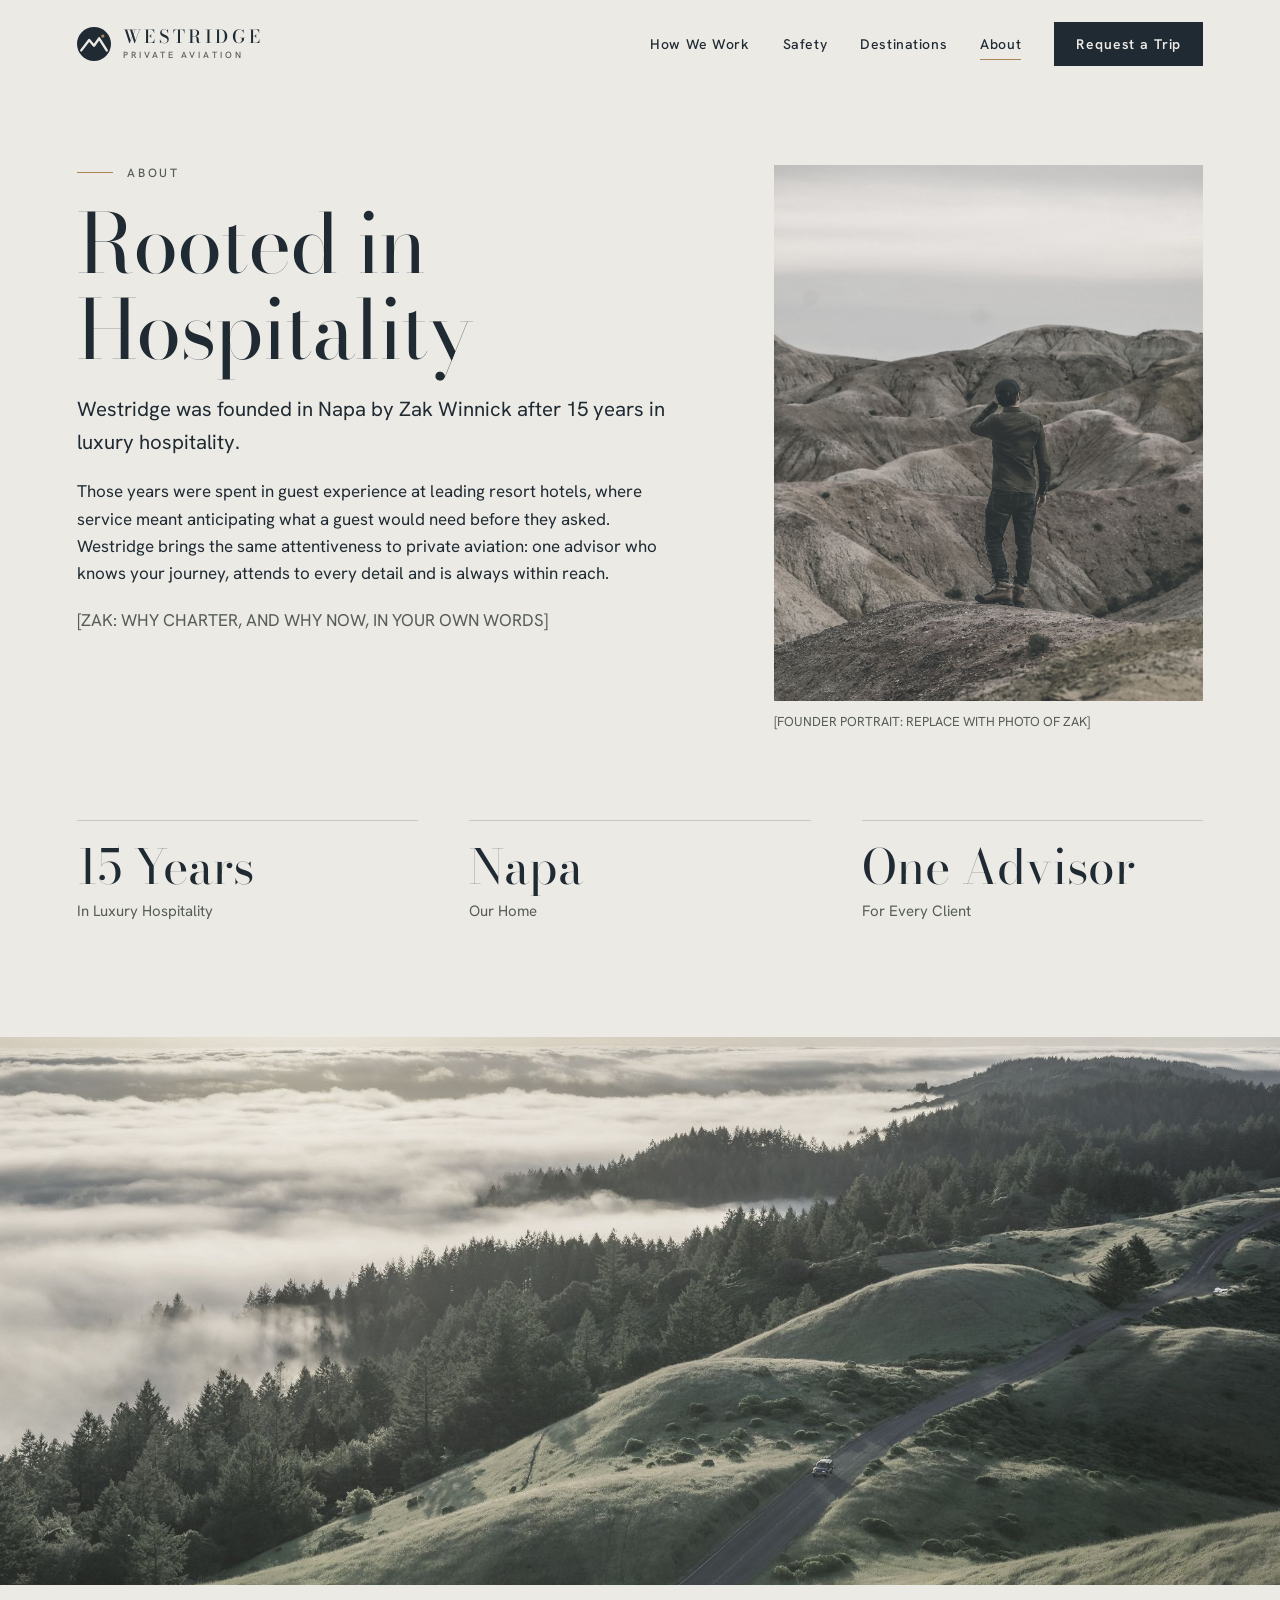
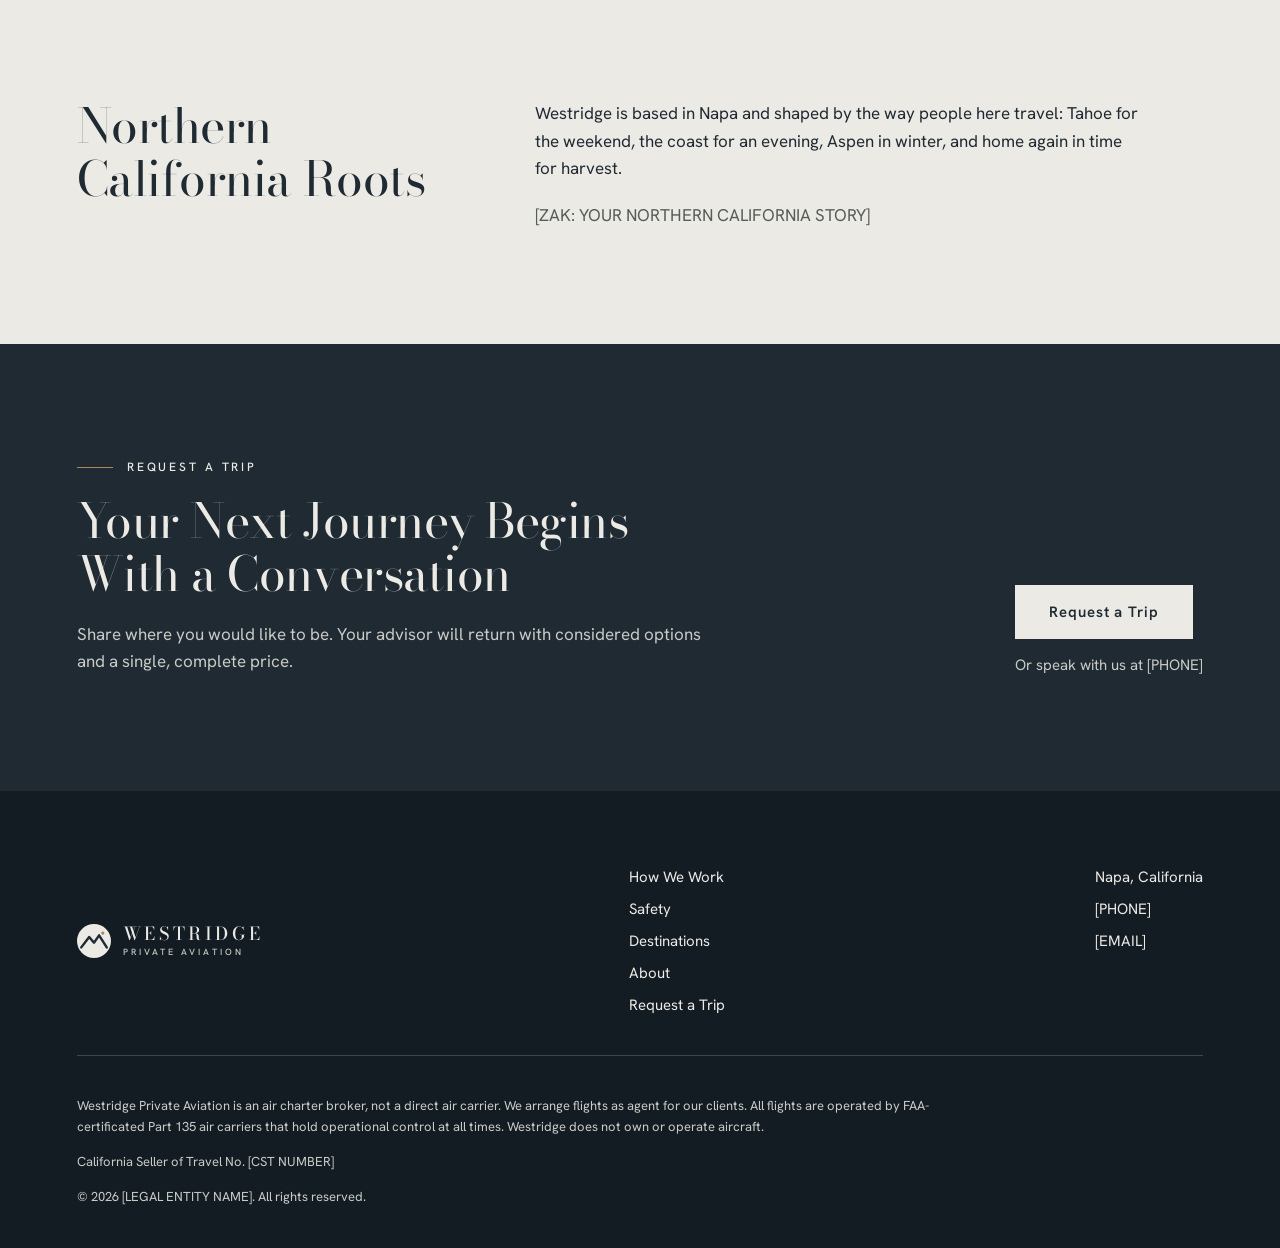
==== about.html @ ad33f86e "Luxury Refresh" ====
<!doctype html>
<html lang="en">
<head>
<meta charset="utf-8">
<meta name="viewport" content="width=device-width, initial-scale=1">
<title>About | Westridge Private Aviation</title>
<meta name="description" content="Founded in Napa after 15 years in luxury hospitality.">
<link rel="icon" href="assets/favicon.svg" type="image/svg+xml">
<link rel="preconnect" href="https://fonts.googleapis.com">
<link rel="preconnect" href="https://fonts.gstatic.com" crossorigin>
<link rel="stylesheet" href="https://fonts.googleapis.com/css2?family=Bodoni+Moda:ital,opsz,wght@0,6..96,400..700;1,6..96,400..700&amp;family=Hanken+Grotesk:wght@400;500;600&amp;display=swap">
<link rel="stylesheet" href="assets/site.css">
</head>
<body>
<div style="container-type: inline-size; container-name: page; background: #ECEAE5; color: #1F2A33; font-family: 'Hanken Grotesk', 'Helvetica Neue', Arial, sans-serif; position: relative"><header style="position: relative; background: #ECEAE5; font-family: 'Hanken Grotesk', 'Helvetica Neue', Arial, sans-serif">
<div style="display: flex; align-items: center; justify-content: space-between; gap: 24px; padding: 22px clamp(24px, 6cqw, 96px)">
<a href="index.html" aria-label="Westridge Private Aviation, Home" style="text-decoration: none"><div style="display: flex; align-items: center; gap: 12px"><svg viewBox="0 0 24 24" width="34" height="34" role="img" aria-label="Westridge mark" style="display: block; flex: none"><circle cx="12" cy="12" r="12" fill="#1F2A33"></circle><path d="M3 16.5 L8.6 9.2 L12 13.2 L15.6 8 L21 16.5" fill="none" stroke="#ECEAE5" stroke-width="1.7" stroke-linejoin="round" stroke-linecap="round"></path><circle cx="18.2" cy="6.4" r="1.15" fill="#A9875A"></circle></svg><div style="display: flex; flex-direction: column; align-items: flex-start; gap: 5px"><div style="font-family: 'Bodoni Moda', Didot, 'Times New Roman', serif; font-weight: 500; font-size: 18px; line-height: 1; letter-spacing: 0.2em; margin-right: -0.2em; color: #1F2A33">WESTRIDGE</div><div style="font-family: 'Hanken Grotesk', 'Helvetica Neue', Arial, sans-serif; font-weight: 500; font-size: 9px; line-height: 1; letter-spacing: 0.34em; margin-right: -0.34em; text-transform: uppercase; color: #565C58">Private Aviation</div></div></div></a>
<nav class="w-nav" aria-label="Primary" style="align-items: center; gap: clamp(20px, 2.6cqw, 40px)"><a href="how-we-work.html" style="font-size: 14px; font-weight: 500; letter-spacing: 0.04em; color: #1F2A33; text-decoration: none; padding: 6px 0; border-bottom: 1px solid transparent">How We Work</a><a href="safety.html" style="font-size: 14px; font-weight: 500; letter-spacing: 0.04em; color: #1F2A33; text-decoration: none; padding: 6px 0; border-bottom: 1px solid transparent">Safety</a><a href="destinations.html" style="font-size: 14px; font-weight: 500; letter-spacing: 0.04em; color: #1F2A33; text-decoration: none; padding: 6px 0; border-bottom: 1px solid transparent">Destinations</a><a href="about.html" style="font-size: 14px; font-weight: 500; letter-spacing: 0.04em; color: #1F2A33; text-decoration: none; padding: 6px 0; border-bottom: 1px solid #A9875A">About</a><a href="request-a-trip.html" style="display: inline-flex; align-items: center; min-height: 44px; padding: 0 22px; background: #1F2A33; color: #ECEAE5; font-size: 14px; font-weight: 600; letter-spacing: 0.06em; text-decoration: none">Request a Trip</a></nav>
<button class="w-menu" type="button" aria-label="Menu" aria-expanded="false" aria-controls="menu" onclick="var m=document.getElementById('menu');m.hidden=!m.hidden;this.setAttribute('aria-expanded',String(!m.hidden))" style="width: 44px; height: 44px; padding: 0; border: 0; background: transparent; align-items: center; justify-content: center; cursor: pointer"><svg viewBox="0 0 24 24" width="24" height="24" aria-hidden="true"><path d="M3 8h18M3 16h18" stroke="#1F2A33" stroke-width="1.5" fill="none"></path></svg></button>
</div>
<div id="menu" hidden>
<nav class="w-panel" aria-label="Menu" style="flex-direction: column; background: #1F2A33; padding: 8px clamp(24px, 6cqw, 96px) 28px"><a href="how-we-work.html" style="font-family: 'Bodoni Moda', Didot, 'Times New Roman', serif; font-size: 26px; color: #ECEAE5; text-decoration: none; padding: 12px 0; border-top: 1px solid rgba(236,234,229,0.2)">How We Work</a><a href="safety.html" style="font-family: 'Bodoni Moda', Didot, 'Times New Roman', serif; font-size: 26px; color: #ECEAE5; text-decoration: none; padding: 12px 0; border-top: 1px solid rgba(236,234,229,0.2)">Safety</a><a href="destinations.html" style="font-family: 'Bodoni Moda', Didot, 'Times New Roman', serif; font-size: 26px; color: #ECEAE5; text-decoration: none; padding: 12px 0; border-top: 1px solid rgba(236,234,229,0.2)">Destinations</a><a href="about.html" style="font-family: 'Bodoni Moda', Didot, 'Times New Roman', serif; font-size: 26px; color: #ECEAE5; text-decoration: none; padding: 12px 0; border-top: 1px solid rgba(236,234,229,0.2)">About</a><div style="padding-top: 20px; border-top: 1px solid rgba(236,234,229,0.2)"><a href="request-a-trip.html" style="display: inline-flex; align-items: center; justify-content: center; box-sizing: border-box; min-height: 54px; padding: 0 34px; background: #ECEAE5; color: #1F2A33; font-family: 'Hanken Grotesk', 'Helvetica Neue', Arial, sans-serif; font-size: 15px; font-weight: 600; letter-spacing: 0.06em; text-decoration: none; width: 100%">Request a Trip</a></div></nav>
</div>
</header>
<section style="background: #ECEAE5; padding: clamp(40px, 6cqw, 88px) clamp(24px, 6cqw, 96px) clamp(48px, 7cqw, 96px)"><div style="max-width: 1200px; margin: 0 auto; display: flex; flex-direction: column; gap: clamp(36px, 5cqw, 64px)"><div style="display: flex; flex-wrap: wrap; gap: clamp(28px, 5cqw, 80px); align-items: flex-start"><div style="flex: 3 1 440px; min-width: 0; display: flex; flex-direction: column; gap: 20px"><div style="display: flex; align-items: center; gap: 14px"><div style="width: 36px; height: 1px; background: #A9875A; flex: none"></div><div style="font-size: 12px; font-weight: 500; letter-spacing: 0.24em; text-transform: uppercase; color: #565C58">About</div></div><h1 style="margin: 0; font-family: 'Bodoni Moda', Didot, 'Times New Roman', serif; font-weight: 400; font-size: clamp(40px, 6.4cqw, 84px); line-height: 1.05; letter-spacing: -0.012em; color: #1F2A33; text-wrap: balance">Rooted in Hospitality</h1><p style="margin: 0; max-width: 640px; font-size: clamp(18px, 1.6cqw, 21px); line-height: 1.6; color: #1F2A33; text-wrap: pretty">Westridge was founded in Napa by Zak Winnick after 15 years in luxury hospitality.</p><p style="margin: 0; max-width: 600px; font-size: 17px; line-height: 1.6; color: #1F2A33; text-wrap: pretty">Those years were spent in guest experience at leading resort hotels, where service meant anticipating what a guest would need before they asked. Westridge brings the same attentiveness to private aviation: one advisor who knows your journey, attends to every detail and is always within reach.</p><p style="margin: 0; max-width: 600px; font-size: 17px; line-height: 1.6; color: #565C58; text-wrap: pretty">[ZAK: WHY CHARTER, AND WHY NOW, IN YOUR OWN WORDS]</p></div><div style="flex: 2 1 300px; min-width: 0; display: flex; flex-direction: column; gap: 20px"><figure style="margin: 0; display: flex; flex-direction: column; gap: 12px"><img loading="lazy" decoding="async" src="assets/img/a-portrait.jpg" alt="Placeholder image: a man seen from behind, looking over open hills" style="display: block; width: 100%; aspect-ratio: 4 / 5;  object-fit: cover; object-position: 50% 40%"><figcaption style="font-size: 13px; color: #565C58">[FOUNDER PORTRAIT: REPLACE WITH PHOTO OF ZAK]</figcaption></figure></div></div></div></section>
<section style="background: #ECEAE5; padding: 0px clamp(24px, 6cqw, 96px) clamp(64px, 9cqw, 128px)"><div style="max-width: 1200px; margin: 0 auto; display: flex; flex-direction: column; gap: clamp(36px, 5cqw, 64px)"><div style="display: grid; grid-template-columns: repeat(auto-fit, minmax(min(240px, 100%), 1fr)); gap: clamp(32px, 4cqw, 56px)"><div style="display: flex; flex-direction: column; gap: 8px; padding-top: 20px; border-top: 1px solid rgba(31,42,51,0.18)"><div style="font-family: 'Bodoni Moda', Didot, 'Times New Roman', serif; font-size: clamp(34px, 4cqw, 48px); line-height: 1.1; color: #1F2A33">15 Years</div><div style="font-size: 15px; color: #565C58">In Luxury Hospitality</div></div><div style="display: flex; flex-direction: column; gap: 8px; padding-top: 20px; border-top: 1px solid rgba(31,42,51,0.18)"><div style="font-family: 'Bodoni Moda', Didot, 'Times New Roman', serif; font-size: clamp(34px, 4cqw, 48px); line-height: 1.1; color: #1F2A33">Napa</div><div style="font-size: 15px; color: #565C58">Our Home</div></div><div style="display: flex; flex-direction: column; gap: 8px; padding-top: 20px; border-top: 1px solid rgba(31,42,51,0.18)"><div style="font-family: 'Bodoni Moda', Didot, 'Times New Roman', serif; font-size: clamp(34px, 4cqw, 48px); line-height: 1.1; color: #1F2A33">One Advisor</div><div style="font-size: 15px; color: #565C58">For Every Client</div></div></div></div></section>
<img loading="lazy" decoding="async" src="assets/img/a-hills.jpg" alt="A road over green hills above the fog in Northern California" style="display: block; width: 100%; aspect-ratio: 21 / 9; min-height: 260px; object-fit: cover; object-position: 50% 55%">
<section style="background: #ECEAE5; padding: clamp(64px, 9cqw, 128px) clamp(24px, 6cqw, 96px) clamp(64px, 9cqw, 128px)"><div style="max-width: 1200px; margin: 0 auto; display: flex; flex-direction: column; gap: clamp(36px, 5cqw, 64px)"><div style="display: flex; flex-wrap: wrap; gap: clamp(28px, 5cqw, 80px); align-items: flex-start"><div style="flex: 1 1 300px; min-width: 0; display: flex; flex-direction: column; gap: 20px"><h2 style="margin: 0; font-family: 'Bodoni Moda', Didot, 'Times New Roman', serif; font-weight: 400; font-size: clamp(30px, 4cqw, 48px); line-height: 1.1; letter-spacing: -0.01em; color: #1F2A33; text-wrap: balance">Northern California Roots</h2></div><div style="flex: 2 1 480px; min-width: 0; display: flex; flex-direction: column; gap: 20px"><p style="margin: 0; max-width: 620px; font-size: 17px; line-height: 1.6; color: #1F2A33; text-wrap: pretty">Westridge is based in Napa and shaped by the way people here travel: Tahoe for the weekend, the coast for an evening, Aspen in winter, and home again in time for harvest.</p><p style="margin: 0; max-width: 620px; font-size: 17px; line-height: 1.6; color: #565C58; text-wrap: pretty">[ZAK: YOUR NORTHERN CALIFORNIA STORY]</p></div></div></div></section>
<section style="background: #1F2A33; padding: clamp(64px, 9cqw, 120px) clamp(24px, 6cqw, 96px)">
<div style="max-width: 1200px; margin: 0 auto; display: flex; flex-wrap: wrap; align-items: flex-end; justify-content: space-between; gap: 36px">
<div style="display: flex; flex-direction: column; gap: 20px; flex: 1 1 420px; min-width: 0"><div style="display: flex; align-items: center; gap: 14px"><div style="width: 36px; height: 1px; background: #A9875A; flex: none"></div><div style="font-size: 12px; font-weight: 500; letter-spacing: 0.24em; text-transform: uppercase; color: #ECEAE5">Request a Trip</div></div><h2 style="margin: 0; font-family: 'Bodoni Moda', Didot, 'Times New Roman', serif; font-weight: 400; font-size: clamp(30px, 4cqw, 48px); line-height: 1.1; letter-spacing: -0.01em; color: #ECEAE5; text-wrap: balance">Your Next Journey Begins With a Conversation</h2><p style="margin: 0; max-width: 640px; font-size: 17px; line-height: 1.6; color: #C9CBC7; text-wrap: pretty">Share where you would like to be. Your advisor will return with considered options and a single, complete price.</p></div>
<div style="display: flex; flex-direction: column; gap: 16px; align-items: flex-start"><a href="request-a-trip.html" style="display: inline-flex; align-items: center; justify-content: center; box-sizing: border-box; min-height: 54px; padding: 0 34px; background: #ECEAE5; color: #1F2A33; font-family: 'Hanken Grotesk', 'Helvetica Neue', Arial, sans-serif; font-size: 15px; font-weight: 600; letter-spacing: 0.06em; text-decoration: none; ">Request a Trip</a><div style="font-size: 15px; color: #C9CBC7">Or speak with us at [PHONE]</div></div>
</div>
</section><footer style="background: #141C23; padding: clamp(48px, 6cqw, 80px) clamp(24px, 6cqw, 96px) 40px; font-family: 'Hanken Grotesk', 'Helvetica Neue', Arial, sans-serif">
<div style="max-width: 1200px; margin: 0 auto; display: flex; flex-direction: column; gap: 40px">
<div style="display: flex; flex-wrap: wrap; justify-content: space-between; gap: 40px">
<div style="display: flex; align-items: center; gap: 12px"><svg viewBox="0 0 24 24" width="34" height="34" role="img" aria-label="Westridge mark" style="display: block; flex: none"><circle cx="12" cy="12" r="12" fill="#ECEAE5"></circle><path d="M3 16.5 L8.6 9.2 L12 13.2 L15.6 8 L21 16.5" fill="none" stroke="#1F2A33" stroke-width="1.7" stroke-linejoin="round" stroke-linecap="round"></path><circle cx="18.2" cy="6.4" r="1.15" fill="#A9875A"></circle></svg><div style="display: flex; flex-direction: column; align-items: flex-start; gap: 5px"><div style="font-family: 'Bodoni Moda', Didot, 'Times New Roman', serif; font-weight: 500; font-size: 18px; line-height: 1; letter-spacing: 0.2em; margin-right: -0.2em; color: #ECEAE5">WESTRIDGE</div><div style="font-family: 'Hanken Grotesk', 'Helvetica Neue', Arial, sans-serif; font-weight: 500; font-size: 9px; line-height: 1; letter-spacing: 0.34em; margin-right: -0.34em; text-transform: uppercase; color: #C9CBC7">Private Aviation</div></div></div>
<nav aria-label="Footer" style="display: flex; flex-direction: column; gap: 12px"><a href="how-we-work.html" style="font-size: 15px; color: #ECEAE5; text-decoration: none">How We Work</a><a href="safety.html" style="font-size: 15px; color: #ECEAE5; text-decoration: none">Safety</a><a href="destinations.html" style="font-size: 15px; color: #ECEAE5; text-decoration: none">Destinations</a><a href="about.html" style="font-size: 15px; color: #ECEAE5; text-decoration: none">About</a><a href="request-a-trip.html" style="font-size: 15px; color: #ECEAE5; text-decoration: none">Request a Trip</a></nav>
<div style="display: flex; flex-direction: column; gap: 12px; font-size: 15px; color: #ECEAE5"><div>Napa, California</div><div>[PHONE]</div><div>[EMAIL]</div></div>
</div>
<div style="height: 1px; background: rgba(236,234,229,0.2)"></div>
<div style="display: flex; flex-direction: column; gap: 14px; font-size: 13px; line-height: 1.6; color: #C9CBC7; max-width: 860px">
<p style="margin: 0">Westridge Private Aviation is an air charter broker, not a direct air carrier. We arrange flights as agent for our clients. All flights are operated by FAA-certificated Part 135 air carriers that hold operational control at all times. Westridge does not own or operate aircraft.</p>
<p style="margin: 0">California Seller of Travel No. [CST NUMBER]</p>
<p style="margin: 0">© 2026 [LEGAL ENTITY NAME]. All rights reserved.</p>
</div>
</div>
</footer></div>
</body>
</html>
---- assets/site.css ----
body{margin:0}
a{color:inherit}
a:hover{opacity:.8}
a:focus-visible,button:focus-visible,input:focus-visible,select:focus-visible,textarea:focus-visible{outline:2px solid #A9875A;outline-offset:3px}
.w-nav{display:flex}.w-menu{display:none}.w-panel{display:none}
@container page (max-width: 900px){.w-nav{display:none}.w-menu{display:flex}.w-panel{display:flex}}
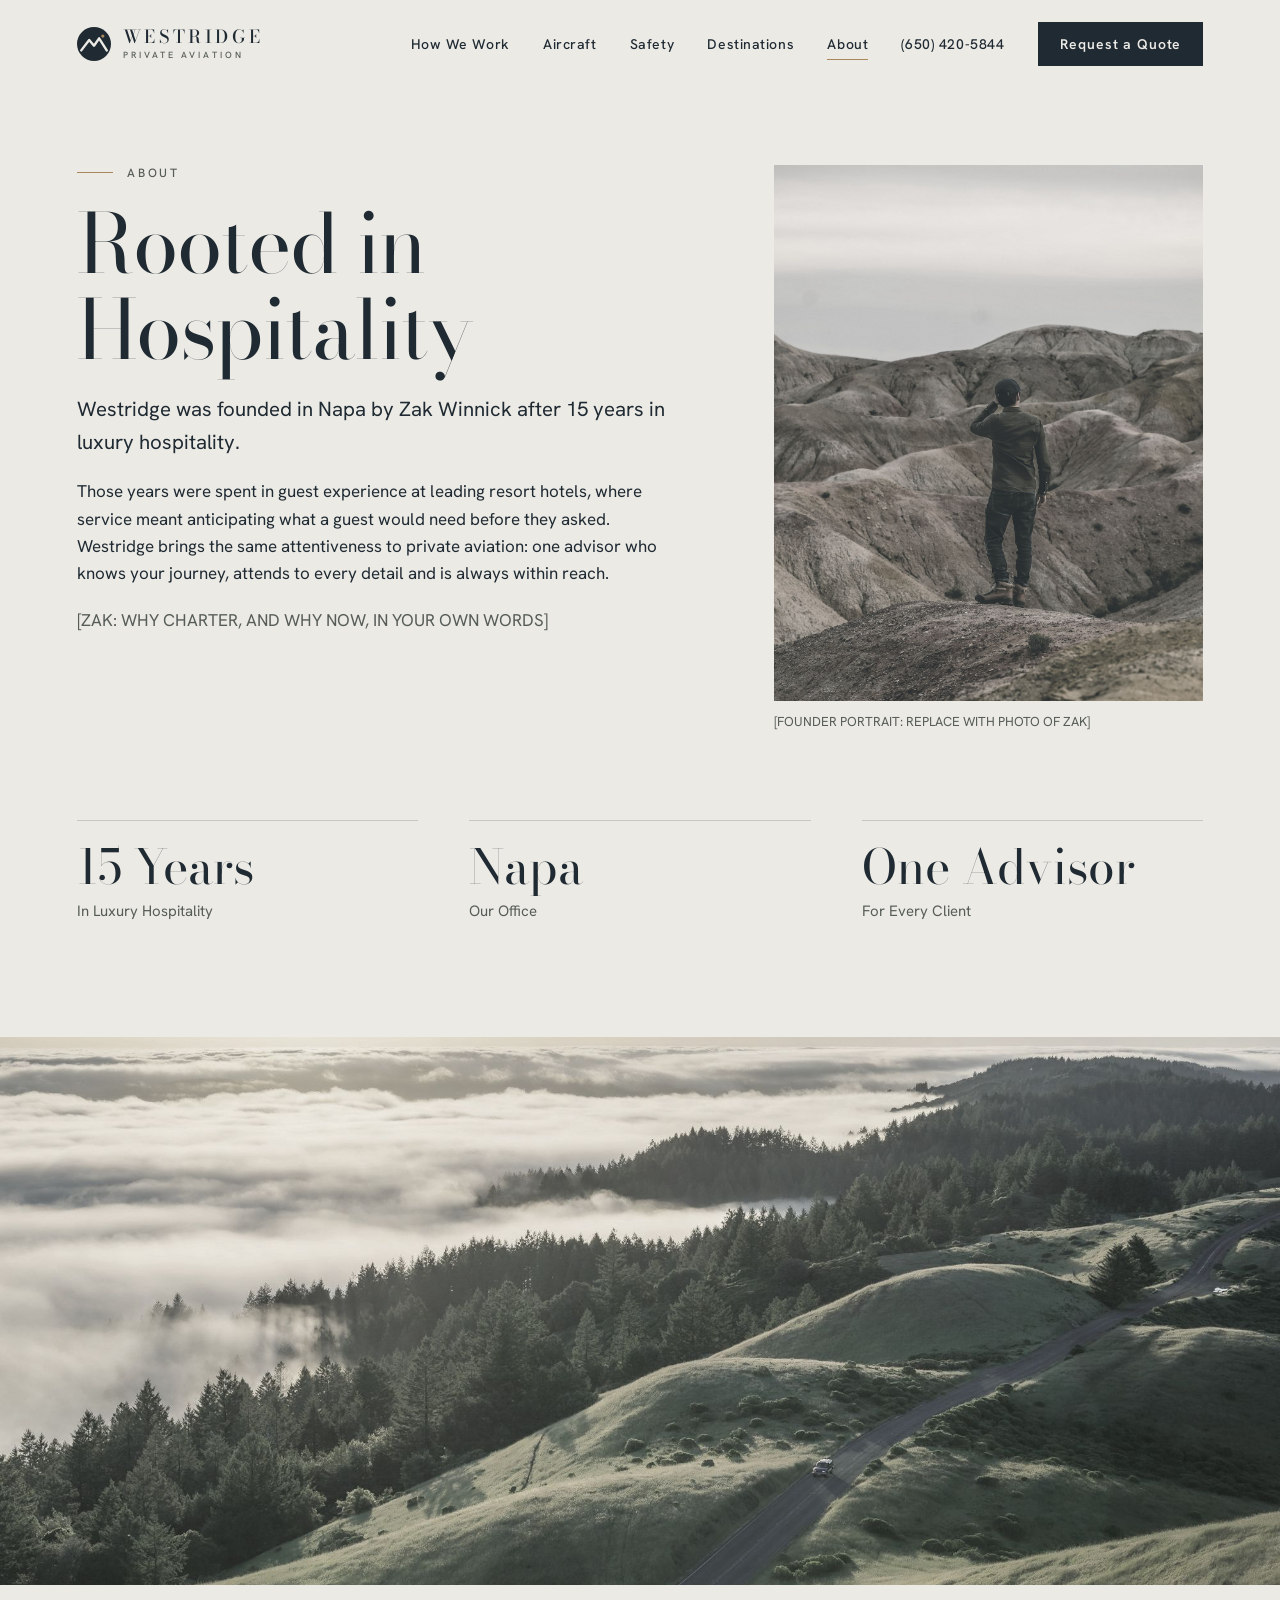
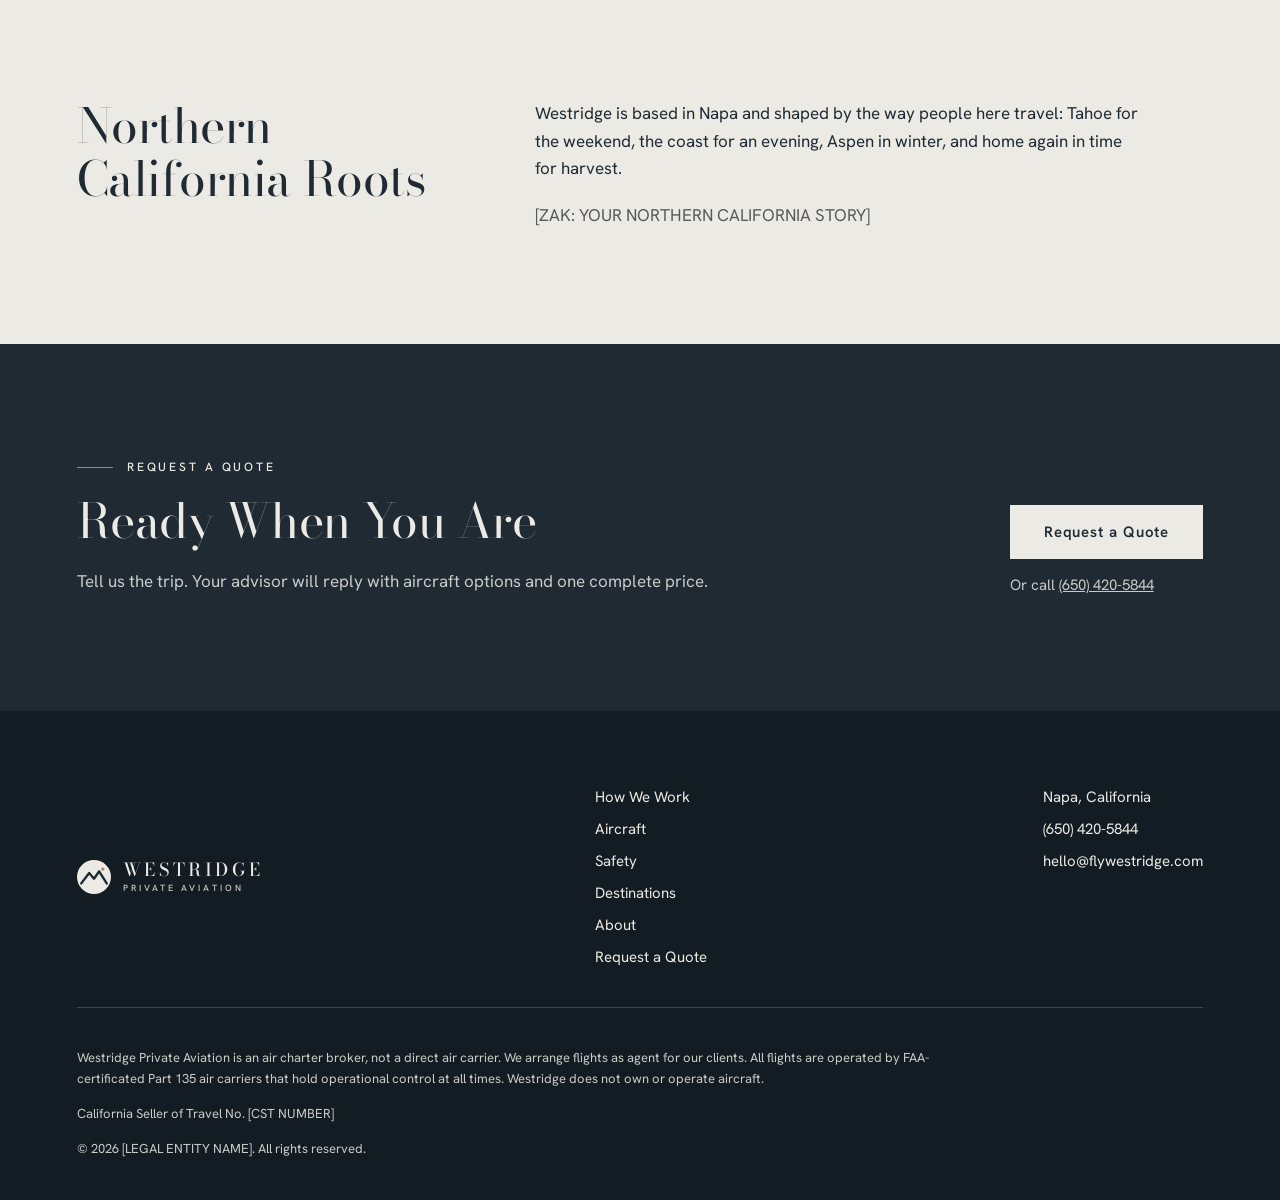
==== commit d8514d82: "Amalfi Magellan Updates" ====
--- a/about.html
+++ b/about.html
@@ -10,33 +10,34 @@
 <link rel="preconnect" href="https://fonts.gstatic.com" crossorigin>
 <link rel="stylesheet" href="https://fonts.googleapis.com/css2?family=Bodoni+Moda:ital,opsz,wght@0,6..96,400..700;1,6..96,400..700&amp;family=Hanken+Grotesk:wght@400;500;600&amp;display=swap">
 <link rel="stylesheet" href="assets/site.css">
+<script src="assets/site.js" defer></script>
 </head>
 <body>
 <div style="container-type: inline-size; container-name: page; background: #ECEAE5; color: #1F2A33; font-family: 'Hanken Grotesk', 'Helvetica Neue', Arial, sans-serif; position: relative"><header style="position: relative; background: #ECEAE5; font-family: 'Hanken Grotesk', 'Helvetica Neue', Arial, sans-serif">
 <div style="display: flex; align-items: center; justify-content: space-between; gap: 24px; padding: 22px clamp(24px, 6cqw, 96px)">
 <a href="index.html" aria-label="Westridge Private Aviation, Home" style="text-decoration: none"><div style="display: flex; align-items: center; gap: 12px"><svg viewBox="0 0 24 24" width="34" height="34" role="img" aria-label="Westridge mark" style="display: block; flex: none"><circle cx="12" cy="12" r="12" fill="#1F2A33"></circle><path d="M3 16.5 L8.6 9.2 L12 13.2 L15.6 8 L21 16.5" fill="none" stroke="#ECEAE5" stroke-width="1.7" stroke-linejoin="round" stroke-linecap="round"></path><circle cx="18.2" cy="6.4" r="1.15" fill="#A9875A"></circle></svg><div style="display: flex; flex-direction: column; align-items: flex-start; gap: 5px"><div style="font-family: 'Bodoni Moda', Didot, 'Times New Roman', serif; font-weight: 500; font-size: 18px; line-height: 1; letter-spacing: 0.2em; margin-right: -0.2em; color: #1F2A33">WESTRIDGE</div><div style="font-family: 'Hanken Grotesk', 'Helvetica Neue', Arial, sans-serif; font-weight: 500; font-size: 9px; line-height: 1; letter-spacing: 0.34em; margin-right: -0.34em; text-transform: uppercase; color: #565C58">Private Aviation</div></div></div></a>
-<nav class="w-nav" aria-label="Primary" style="align-items: center; gap: clamp(20px, 2.6cqw, 40px)"><a href="how-we-work.html" style="font-size: 14px; font-weight: 500; letter-spacing: 0.04em; color: #1F2A33; text-decoration: none; padding: 6px 0; border-bottom: 1px solid transparent">How We Work</a><a href="safety.html" style="font-size: 14px; font-weight: 500; letter-spacing: 0.04em; color: #1F2A33; text-decoration: none; padding: 6px 0; border-bottom: 1px solid transparent">Safety</a><a href="destinations.html" style="font-size: 14px; font-weight: 500; letter-spacing: 0.04em; color: #1F2A33; text-decoration: none; padding: 6px 0; border-bottom: 1px solid transparent">Destinations</a><a href="about.html" style="font-size: 14px; font-weight: 500; letter-spacing: 0.04em; color: #1F2A33; text-decoration: none; padding: 6px 0; border-bottom: 1px solid #A9875A">About</a><a href="request-a-trip.html" style="display: inline-flex; align-items: center; min-height: 44px; padding: 0 22px; background: #1F2A33; color: #ECEAE5; font-size: 14px; font-weight: 600; letter-spacing: 0.06em; text-decoration: none">Request a Trip</a></nav>
+<nav class="w-nav" aria-label="Primary" style="align-items: center; gap: clamp(20px, 2.6cqw, 40px)"><a href="how-we-work.html" style="font-size: 14px; font-weight: 500; letter-spacing: 0.04em; color: #1F2A33; text-decoration: none; padding: 6px 0; border-bottom: 1px solid transparent">How We Work</a><a href="aircraft.html" style="font-size: 14px; font-weight: 500; letter-spacing: 0.04em; color: #1F2A33; text-decoration: none; padding: 6px 0; border-bottom: 1px solid transparent">Aircraft</a><a href="safety.html" style="font-size: 14px; font-weight: 500; letter-spacing: 0.04em; color: #1F2A33; text-decoration: none; padding: 6px 0; border-bottom: 1px solid transparent">Safety</a><a href="destinations.html" style="font-size: 14px; font-weight: 500; letter-spacing: 0.04em; color: #1F2A33; text-decoration: none; padding: 6px 0; border-bottom: 1px solid transparent">Destinations</a><a href="about.html" style="font-size: 14px; font-weight: 500; letter-spacing: 0.04em; color: #1F2A33; text-decoration: none; padding: 6px 0; border-bottom: 1px solid #A9875A">About</a><a href="tel:+16504205844" style="font-size: 14px; font-weight: 500; letter-spacing: 0.04em; color: #1F2A33; white-space: nowrap; text-decoration: none">(650) 420-5844</a><a href="request-a-quote.html" style="display: inline-flex; align-items: center; min-height: 44px; padding: 0 22px; background: #1F2A33; color: #ECEAE5; font-size: 14px; font-weight: 600; letter-spacing: 0.06em; text-decoration: none">Request a Quote</a></nav>
 <button class="w-menu" type="button" aria-label="Menu" aria-expanded="false" aria-controls="menu" onclick="var m=document.getElementById('menu');m.hidden=!m.hidden;this.setAttribute('aria-expanded',String(!m.hidden))" style="width: 44px; height: 44px; padding: 0; border: 0; background: transparent; align-items: center; justify-content: center; cursor: pointer"><svg viewBox="0 0 24 24" width="24" height="24" aria-hidden="true"><path d="M3 8h18M3 16h18" stroke="#1F2A33" stroke-width="1.5" fill="none"></path></svg></button>
 </div>
 <div id="menu" hidden>
-<nav class="w-panel" aria-label="Menu" style="flex-direction: column; background: #1F2A33; padding: 8px clamp(24px, 6cqw, 96px) 28px"><a href="how-we-work.html" style="font-family: 'Bodoni Moda', Didot, 'Times New Roman', serif; font-size: 26px; color: #ECEAE5; text-decoration: none; padding: 12px 0; border-top: 1px solid rgba(236,234,229,0.2)">How We Work</a><a href="safety.html" style="font-family: 'Bodoni Moda', Didot, 'Times New Roman', serif; font-size: 26px; color: #ECEAE5; text-decoration: none; padding: 12px 0; border-top: 1px solid rgba(236,234,229,0.2)">Safety</a><a href="destinations.html" style="font-family: 'Bodoni Moda', Didot, 'Times New Roman', serif; font-size: 26px; color: #ECEAE5; text-decoration: none; padding: 12px 0; border-top: 1px solid rgba(236,234,229,0.2)">Destinations</a><a href="about.html" style="font-family: 'Bodoni Moda', Didot, 'Times New Roman', serif; font-size: 26px; color: #ECEAE5; text-decoration: none; padding: 12px 0; border-top: 1px solid rgba(236,234,229,0.2)">About</a><div style="padding-top: 20px; border-top: 1px solid rgba(236,234,229,0.2)"><a href="request-a-trip.html" style="display: inline-flex; align-items: center; justify-content: center; box-sizing: border-box; min-height: 54px; padding: 0 34px; background: #ECEAE5; color: #1F2A33; font-family: 'Hanken Grotesk', 'Helvetica Neue', Arial, sans-serif; font-size: 15px; font-weight: 600; letter-spacing: 0.06em; text-decoration: none; width: 100%">Request a Trip</a></div></nav>
+<nav class="w-panel" aria-label="Menu" style="flex-direction: column; background: #1F2A33; padding: 8px clamp(24px, 6cqw, 96px) 28px"><a href="how-we-work.html" style="font-family: 'Bodoni Moda', Didot, 'Times New Roman', serif; font-size: 26px; color: #ECEAE5; text-decoration: none; padding: 12px 0; border-top: 1px solid rgba(236,234,229,0.2)">How We Work</a><a href="aircraft.html" style="font-family: 'Bodoni Moda', Didot, 'Times New Roman', serif; font-size: 26px; color: #ECEAE5; text-decoration: none; padding: 12px 0; border-top: 1px solid rgba(236,234,229,0.2)">Aircraft</a><a href="safety.html" style="font-family: 'Bodoni Moda', Didot, 'Times New Roman', serif; font-size: 26px; color: #ECEAE5; text-decoration: none; padding: 12px 0; border-top: 1px solid rgba(236,234,229,0.2)">Safety</a><a href="destinations.html" style="font-family: 'Bodoni Moda', Didot, 'Times New Roman', serif; font-size: 26px; color: #ECEAE5; text-decoration: none; padding: 12px 0; border-top: 1px solid rgba(236,234,229,0.2)">Destinations</a><a href="about.html" style="font-family: 'Bodoni Moda', Didot, 'Times New Roman', serif; font-size: 26px; color: #ECEAE5; text-decoration: none; padding: 12px 0; border-top: 1px solid rgba(236,234,229,0.2)">About</a><div style="padding-top: 20px; border-top: 1px solid rgba(236,234,229,0.2)"><a href="request-a-quote.html" style="display: inline-flex; align-items: center; justify-content: center; box-sizing: border-box; min-height: 54px; padding: 0 34px; background: #ECEAE5; color: #1F2A33; font-family: 'Hanken Grotesk', 'Helvetica Neue', Arial, sans-serif; font-size: 15px; font-weight: 600; letter-spacing: 0.06em; text-decoration: none; width: 100%">Request a Quote</a></div></nav>
 </div>
 </header>
 <section style="background: #ECEAE5; padding: clamp(40px, 6cqw, 88px) clamp(24px, 6cqw, 96px) clamp(48px, 7cqw, 96px)"><div style="max-width: 1200px; margin: 0 auto; display: flex; flex-direction: column; gap: clamp(36px, 5cqw, 64px)"><div style="display: flex; flex-wrap: wrap; gap: clamp(28px, 5cqw, 80px); align-items: flex-start"><div style="flex: 3 1 440px; min-width: 0; display: flex; flex-direction: column; gap: 20px"><div style="display: flex; align-items: center; gap: 14px"><div style="width: 36px; height: 1px; background: #A9875A; flex: none"></div><div style="font-size: 12px; font-weight: 500; letter-spacing: 0.24em; text-transform: uppercase; color: #565C58">About</div></div><h1 style="margin: 0; font-family: 'Bodoni Moda', Didot, 'Times New Roman', serif; font-weight: 400; font-size: clamp(40px, 6.4cqw, 84px); line-height: 1.05; letter-spacing: -0.012em; color: #1F2A33; text-wrap: balance">Rooted in Hospitality</h1><p style="margin: 0; max-width: 640px; font-size: clamp(18px, 1.6cqw, 21px); line-height: 1.6; color: #1F2A33; text-wrap: pretty">Westridge was founded in Napa by Zak Winnick after 15 years in luxury hospitality.</p><p style="margin: 0; max-width: 600px; font-size: 17px; line-height: 1.6; color: #1F2A33; text-wrap: pretty">Those years were spent in guest experience at leading resort hotels, where service meant anticipating what a guest would need before they asked. Westridge brings the same attentiveness to private aviation: one advisor who knows your journey, attends to every detail and is always within reach.</p><p style="margin: 0; max-width: 600px; font-size: 17px; line-height: 1.6; color: #565C58; text-wrap: pretty">[ZAK: WHY CHARTER, AND WHY NOW, IN YOUR OWN WORDS]</p></div><div style="flex: 2 1 300px; min-width: 0; display: flex; flex-direction: column; gap: 20px"><figure style="margin: 0; display: flex; flex-direction: column; gap: 12px"><img loading="lazy" decoding="async" src="assets/img/a-portrait.jpg" alt="Placeholder image: a man seen from behind, looking over open hills" style="display: block; width: 100%; aspect-ratio: 4 / 5;  object-fit: cover; object-position: 50% 40%"><figcaption style="font-size: 13px; color: #565C58">[FOUNDER PORTRAIT: REPLACE WITH PHOTO OF ZAK]</figcaption></figure></div></div></div></section>
-<section style="background: #ECEAE5; padding: 0px clamp(24px, 6cqw, 96px) clamp(64px, 9cqw, 128px)"><div style="max-width: 1200px; margin: 0 auto; display: flex; flex-direction: column; gap: clamp(36px, 5cqw, 64px)"><div style="display: grid; grid-template-columns: repeat(auto-fit, minmax(min(240px, 100%), 1fr)); gap: clamp(32px, 4cqw, 56px)"><div style="display: flex; flex-direction: column; gap: 8px; padding-top: 20px; border-top: 1px solid rgba(31,42,51,0.18)"><div style="font-family: 'Bodoni Moda', Didot, 'Times New Roman', serif; font-size: clamp(34px, 4cqw, 48px); line-height: 1.1; color: #1F2A33">15 Years</div><div style="font-size: 15px; color: #565C58">In Luxury Hospitality</div></div><div style="display: flex; flex-direction: column; gap: 8px; padding-top: 20px; border-top: 1px solid rgba(31,42,51,0.18)"><div style="font-family: 'Bodoni Moda', Didot, 'Times New Roman', serif; font-size: clamp(34px, 4cqw, 48px); line-height: 1.1; color: #1F2A33">Napa</div><div style="font-size: 15px; color: #565C58">Our Home</div></div><div style="display: flex; flex-direction: column; gap: 8px; padding-top: 20px; border-top: 1px solid rgba(31,42,51,0.18)"><div style="font-family: 'Bodoni Moda', Didot, 'Times New Roman', serif; font-size: clamp(34px, 4cqw, 48px); line-height: 1.1; color: #1F2A33">One Advisor</div><div style="font-size: 15px; color: #565C58">For Every Client</div></div></div></div></section>
+<section style="background: #ECEAE5; padding: 0px clamp(24px, 6cqw, 96px) clamp(64px, 9cqw, 128px)"><div style="max-width: 1200px; margin: 0 auto; display: flex; flex-direction: column; gap: clamp(36px, 5cqw, 64px)"><div style="display: grid; grid-template-columns: repeat(auto-fit, minmax(min(240px, 100%), 1fr)); gap: clamp(32px, 4cqw, 56px)"><div style="display: flex; flex-direction: column; gap: 8px; padding-top: 20px; border-top: 1px solid rgba(31,42,51,0.18)"><div style="font-family: 'Bodoni Moda', Didot, 'Times New Roman', serif; font-size: clamp(34px, 4cqw, 48px); line-height: 1.1; color: #1F2A33">15 Years</div><div style="font-size: 15px; color: #565C58">In Luxury Hospitality</div></div><div style="display: flex; flex-direction: column; gap: 8px; padding-top: 20px; border-top: 1px solid rgba(31,42,51,0.18)"><div style="font-family: 'Bodoni Moda', Didot, 'Times New Roman', serif; font-size: clamp(34px, 4cqw, 48px); line-height: 1.1; color: #1F2A33">Napa</div><div style="font-size: 15px; color: #565C58">Our Office</div></div><div style="display: flex; flex-direction: column; gap: 8px; padding-top: 20px; border-top: 1px solid rgba(31,42,51,0.18)"><div style="font-family: 'Bodoni Moda', Didot, 'Times New Roman', serif; font-size: clamp(34px, 4cqw, 48px); line-height: 1.1; color: #1F2A33">One Advisor</div><div style="font-size: 15px; color: #565C58">For Every Client</div></div></div></div></section>
 <img loading="lazy" decoding="async" src="assets/img/a-hills.jpg" alt="A road over green hills above the fog in Northern California" style="display: block; width: 100%; aspect-ratio: 21 / 9; min-height: 260px; object-fit: cover; object-position: 50% 55%">
 <section style="background: #ECEAE5; padding: clamp(64px, 9cqw, 128px) clamp(24px, 6cqw, 96px) clamp(64px, 9cqw, 128px)"><div style="max-width: 1200px; margin: 0 auto; display: flex; flex-direction: column; gap: clamp(36px, 5cqw, 64px)"><div style="display: flex; flex-wrap: wrap; gap: clamp(28px, 5cqw, 80px); align-items: flex-start"><div style="flex: 1 1 300px; min-width: 0; display: flex; flex-direction: column; gap: 20px"><h2 style="margin: 0; font-family: 'Bodoni Moda', Didot, 'Times New Roman', serif; font-weight: 400; font-size: clamp(30px, 4cqw, 48px); line-height: 1.1; letter-spacing: -0.01em; color: #1F2A33; text-wrap: balance">Northern California Roots</h2></div><div style="flex: 2 1 480px; min-width: 0; display: flex; flex-direction: column; gap: 20px"><p style="margin: 0; max-width: 620px; font-size: 17px; line-height: 1.6; color: #1F2A33; text-wrap: pretty">Westridge is based in Napa and shaped by the way people here travel: Tahoe for the weekend, the coast for an evening, Aspen in winter, and home again in time for harvest.</p><p style="margin: 0; max-width: 620px; font-size: 17px; line-height: 1.6; color: #565C58; text-wrap: pretty">[ZAK: YOUR NORTHERN CALIFORNIA STORY]</p></div></div></div></section>
 <section style="background: #1F2A33; padding: clamp(64px, 9cqw, 120px) clamp(24px, 6cqw, 96px)">
 <div style="max-width: 1200px; margin: 0 auto; display: flex; flex-wrap: wrap; align-items: flex-end; justify-content: space-between; gap: 36px">
-<div style="display: flex; flex-direction: column; gap: 20px; flex: 1 1 420px; min-width: 0"><div style="display: flex; align-items: center; gap: 14px"><div style="width: 36px; height: 1px; background: #A9875A; flex: none"></div><div style="font-size: 12px; font-weight: 500; letter-spacing: 0.24em; text-transform: uppercase; color: #ECEAE5">Request a Trip</div></div><h2 style="margin: 0; font-family: 'Bodoni Moda', Didot, 'Times New Roman', serif; font-weight: 400; font-size: clamp(30px, 4cqw, 48px); line-height: 1.1; letter-spacing: -0.01em; color: #ECEAE5; text-wrap: balance">Your Next Journey Begins With a Conversation</h2><p style="margin: 0; max-width: 640px; font-size: 17px; line-height: 1.6; color: #C9CBC7; text-wrap: pretty">Share where you would like to be. Your advisor will return with considered options and a single, complete price.</p></div>
-<div style="display: flex; flex-direction: column; gap: 16px; align-items: flex-start"><a href="request-a-trip.html" style="display: inline-flex; align-items: center; justify-content: center; box-sizing: border-box; min-height: 54px; padding: 0 34px; background: #ECEAE5; color: #1F2A33; font-family: 'Hanken Grotesk', 'Helvetica Neue', Arial, sans-serif; font-size: 15px; font-weight: 600; letter-spacing: 0.06em; text-decoration: none; ">Request a Trip</a><div style="font-size: 15px; color: #C9CBC7">Or speak with us at [PHONE]</div></div>
+<div style="display: flex; flex-direction: column; gap: 20px; flex: 1 1 420px; min-width: 0"><div style="display: flex; align-items: center; gap: 14px"><div style="width: 36px; height: 1px; background: #A9875A; flex: none"></div><div style="font-size: 12px; font-weight: 500; letter-spacing: 0.24em; text-transform: uppercase; color: #ECEAE5">Request a Quote</div></div><h2 style="margin: 0; font-family: 'Bodoni Moda', Didot, 'Times New Roman', serif; font-weight: 400; font-size: clamp(30px, 4cqw, 48px); line-height: 1.1; letter-spacing: -0.01em; color: #ECEAE5; text-wrap: balance">Ready When You Are</h2><p style="margin: 0; max-width: 640px; font-size: 17px; line-height: 1.6; color: #C9CBC7; text-wrap: pretty">Tell us the trip. Your advisor will reply with aircraft options and one complete price.</p></div>
+<div style="display: flex; flex-direction: column; gap: 16px; align-items: flex-start"><a href="request-a-quote.html" style="display: inline-flex; align-items: center; justify-content: center; box-sizing: border-box; min-height: 54px; padding: 0 34px; background: #ECEAE5; color: #1F2A33; font-family: 'Hanken Grotesk', 'Helvetica Neue', Arial, sans-serif; font-size: 15px; font-weight: 600; letter-spacing: 0.06em; text-decoration: none; ">Request a Quote</a><div style="font-size: 15px; color: #C9CBC7">Or call <a href="tel:+16504205844" style="color: #C9CBC7">(650) 420-5844</a></div></div>
 </div>
 </section><footer style="background: #141C23; padding: clamp(48px, 6cqw, 80px) clamp(24px, 6cqw, 96px) 40px; font-family: 'Hanken Grotesk', 'Helvetica Neue', Arial, sans-serif">
 <div style="max-width: 1200px; margin: 0 auto; display: flex; flex-direction: column; gap: 40px">
 <div style="display: flex; flex-wrap: wrap; justify-content: space-between; gap: 40px">
 <div style="display: flex; align-items: center; gap: 12px"><svg viewBox="0 0 24 24" width="34" height="34" role="img" aria-label="Westridge mark" style="display: block; flex: none"><circle cx="12" cy="12" r="12" fill="#ECEAE5"></circle><path d="M3 16.5 L8.6 9.2 L12 13.2 L15.6 8 L21 16.5" fill="none" stroke="#1F2A33" stroke-width="1.7" stroke-linejoin="round" stroke-linecap="round"></path><circle cx="18.2" cy="6.4" r="1.15" fill="#A9875A"></circle></svg><div style="display: flex; flex-direction: column; align-items: flex-start; gap: 5px"><div style="font-family: 'Bodoni Moda', Didot, 'Times New Roman', serif; font-weight: 500; font-size: 18px; line-height: 1; letter-spacing: 0.2em; margin-right: -0.2em; color: #ECEAE5">WESTRIDGE</div><div style="font-family: 'Hanken Grotesk', 'Helvetica Neue', Arial, sans-serif; font-weight: 500; font-size: 9px; line-height: 1; letter-spacing: 0.34em; margin-right: -0.34em; text-transform: uppercase; color: #C9CBC7">Private Aviation</div></div></div>
-<nav aria-label="Footer" style="display: flex; flex-direction: column; gap: 12px"><a href="how-we-work.html" style="font-size: 15px; color: #ECEAE5; text-decoration: none">How We Work</a><a href="safety.html" style="font-size: 15px; color: #ECEAE5; text-decoration: none">Safety</a><a href="destinations.html" style="font-size: 15px; color: #ECEAE5; text-decoration: none">Destinations</a><a href="about.html" style="font-size: 15px; color: #ECEAE5; text-decoration: none">About</a><a href="request-a-trip.html" style="font-size: 15px; color: #ECEAE5; text-decoration: none">Request a Trip</a></nav>
-<div style="display: flex; flex-direction: column; gap: 12px; font-size: 15px; color: #ECEAE5"><div>Napa, California</div><div>[PHONE]</div><div>[EMAIL]</div></div>
+<nav aria-label="Footer" style="display: flex; flex-direction: column; gap: 12px"><a href="how-we-work.html" style="font-size: 15px; color: #ECEAE5; text-decoration: none">How We Work</a><a href="aircraft.html" style="font-size: 15px; color: #ECEAE5; text-decoration: none">Aircraft</a><a href="safety.html" style="font-size: 15px; color: #ECEAE5; text-decoration: none">Safety</a><a href="destinations.html" style="font-size: 15px; color: #ECEAE5; text-decoration: none">Destinations</a><a href="about.html" style="font-size: 15px; color: #ECEAE5; text-decoration: none">About</a><a href="request-a-quote.html" style="font-size: 15px; color: #ECEAE5; text-decoration: none">Request a Quote</a></nav>
+<div style="display: flex; flex-direction: column; gap: 12px; font-size: 15px; color: #ECEAE5"><div>Napa, California</div><a href="tel:+16504205844" style="color: #ECEAE5; text-decoration: none">(650) 420-5844</a><a href="mailto:hello@flywestridge.com" style="color: #ECEAE5; text-decoration: none">hello@flywestridge.com</a></div>
 </div>
 <div style="height: 1px; background: rgba(236,234,229,0.2)"></div>
 <div style="display: flex; flex-direction: column; gap: 14px; font-size: 13px; line-height: 1.6; color: #C9CBC7; max-width: 860px">
--- a/assets/site.css
+++ b/assets/site.css
@@ -3,4 +3,5 @@
 a:hover{opacity:.8}
 a:focus-visible,button:focus-visible,input:focus-visible,select:focus-visible,textarea:focus-visible{outline:2px solid #A9875A;outline-offset:3px}
 .w-nav{display:flex}.w-menu{display:none}.w-panel{display:none}
-@container page (max-width: 900px){.w-nav{display:none}.w-menu{display:flex}.w-panel{display:flex}}
+.w-dark::placeholder{color:#C9CBC7;opacity:1}
+@container page (max-width: 1120px){.w-nav{display:none}.w-menu{display:flex}.w-panel{display:flex}}
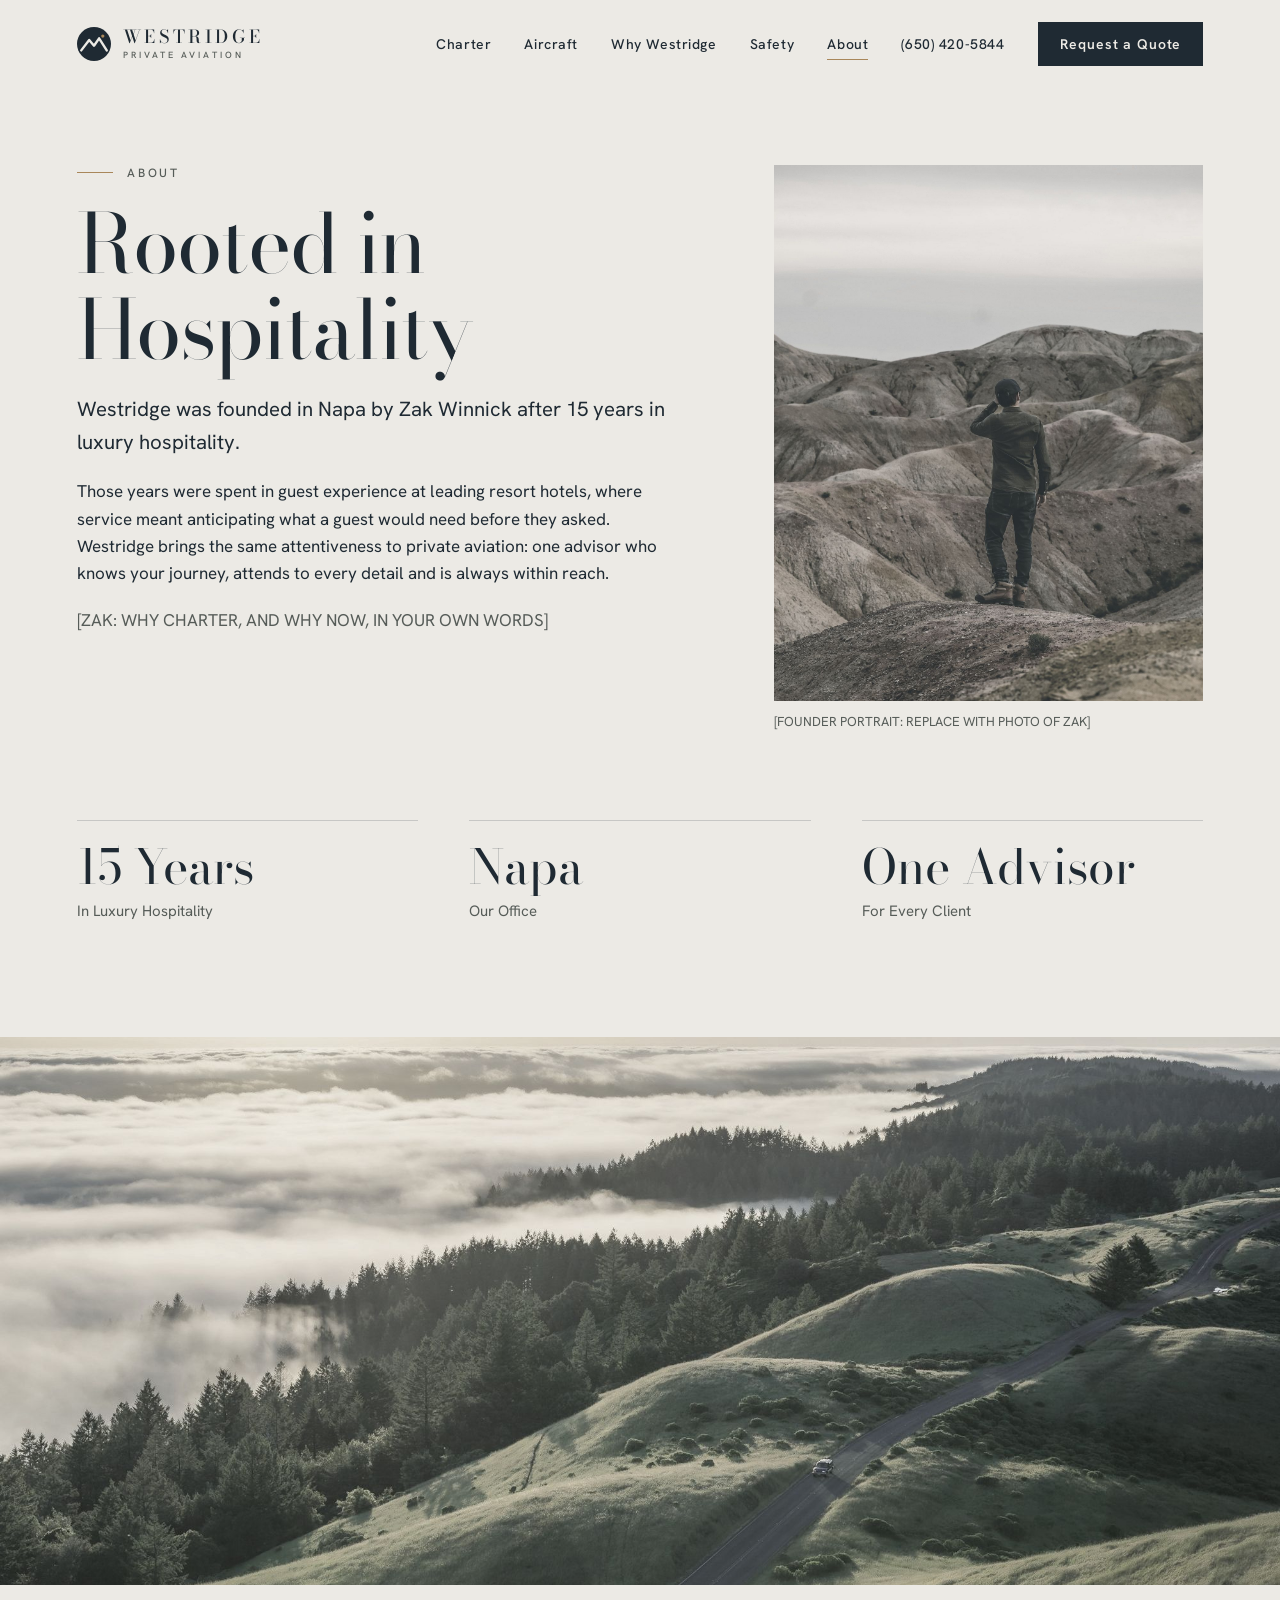
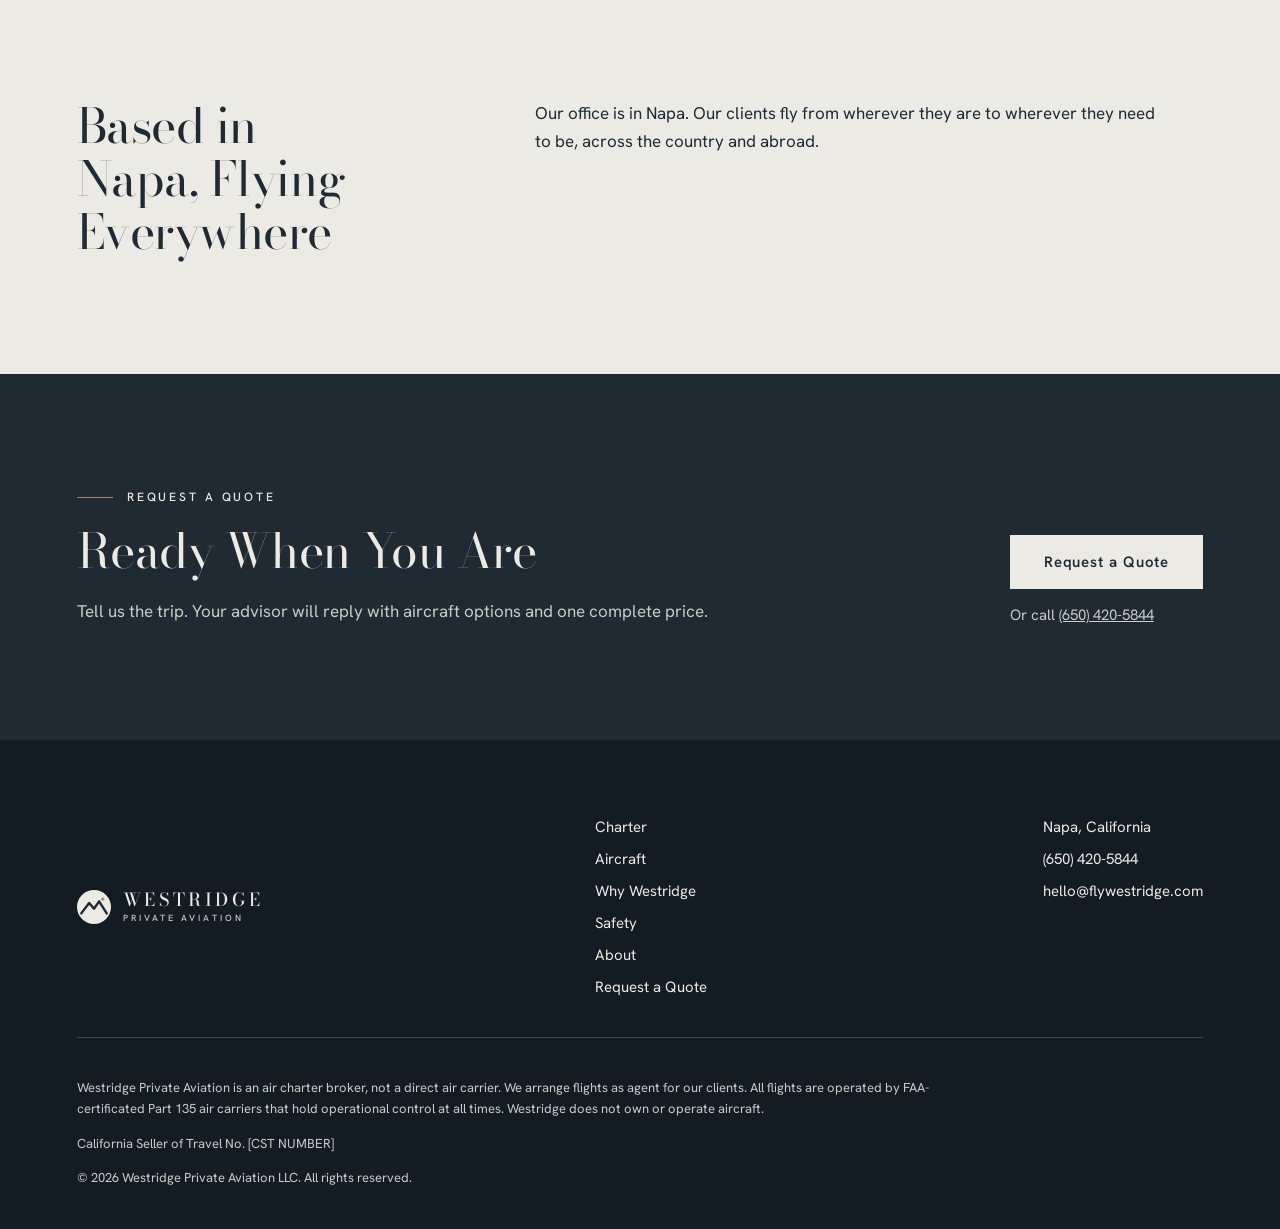
==== commit fe36af91: "Another Refresh" ====
--- a/about.html
+++ b/about.html
@@ -4,7 +4,7 @@
 <meta charset="utf-8">
 <meta name="viewport" content="width=device-width, initial-scale=1">
 <title>About | Westridge Private Aviation</title>
-<meta name="description" content="Founded in Napa after 15 years in luxury hospitality.">
+<meta name="description" content="Founded after 15 years in luxury hospitality. Based in Napa, serving clients everywhere.">
 <link rel="icon" href="assets/favicon.svg" type="image/svg+xml">
 <link rel="preconnect" href="https://fonts.googleapis.com">
 <link rel="preconnect" href="https://fonts.gstatic.com" crossorigin>
@@ -16,17 +16,17 @@
 <div style="container-type: inline-size; container-name: page; background: #ECEAE5; color: #1F2A33; font-family: 'Hanken Grotesk', 'Helvetica Neue', Arial, sans-serif; position: relative"><header style="position: relative; background: #ECEAE5; font-family: 'Hanken Grotesk', 'Helvetica Neue', Arial, sans-serif">
 <div style="display: flex; align-items: center; justify-content: space-between; gap: 24px; padding: 22px clamp(24px, 6cqw, 96px)">
 <a href="index.html" aria-label="Westridge Private Aviation, Home" style="text-decoration: none"><div style="display: flex; align-items: center; gap: 12px"><svg viewBox="0 0 24 24" width="34" height="34" role="img" aria-label="Westridge mark" style="display: block; flex: none"><circle cx="12" cy="12" r="12" fill="#1F2A33"></circle><path d="M3 16.5 L8.6 9.2 L12 13.2 L15.6 8 L21 16.5" fill="none" stroke="#ECEAE5" stroke-width="1.7" stroke-linejoin="round" stroke-linecap="round"></path><circle cx="18.2" cy="6.4" r="1.15" fill="#A9875A"></circle></svg><div style="display: flex; flex-direction: column; align-items: flex-start; gap: 5px"><div style="font-family: 'Bodoni Moda', Didot, 'Times New Roman', serif; font-weight: 500; font-size: 18px; line-height: 1; letter-spacing: 0.2em; margin-right: -0.2em; color: #1F2A33">WESTRIDGE</div><div style="font-family: 'Hanken Grotesk', 'Helvetica Neue', Arial, sans-serif; font-weight: 500; font-size: 9px; line-height: 1; letter-spacing: 0.34em; margin-right: -0.34em; text-transform: uppercase; color: #565C58">Private Aviation</div></div></div></a>
-<nav class="w-nav" aria-label="Primary" style="align-items: center; gap: clamp(20px, 2.6cqw, 40px)"><a href="how-we-work.html" style="font-size: 14px; font-weight: 500; letter-spacing: 0.04em; color: #1F2A33; text-decoration: none; padding: 6px 0; border-bottom: 1px solid transparent">How We Work</a><a href="aircraft.html" style="font-size: 14px; font-weight: 500; letter-spacing: 0.04em; color: #1F2A33; text-decoration: none; padding: 6px 0; border-bottom: 1px solid transparent">Aircraft</a><a href="safety.html" style="font-size: 14px; font-weight: 500; letter-spacing: 0.04em; color: #1F2A33; text-decoration: none; padding: 6px 0; border-bottom: 1px solid transparent">Safety</a><a href="destinations.html" style="font-size: 14px; font-weight: 500; letter-spacing: 0.04em; color: #1F2A33; text-decoration: none; padding: 6px 0; border-bottom: 1px solid transparent">Destinations</a><a href="about.html" style="font-size: 14px; font-weight: 500; letter-spacing: 0.04em; color: #1F2A33; text-decoration: none; padding: 6px 0; border-bottom: 1px solid #A9875A">About</a><a href="tel:+16504205844" style="font-size: 14px; font-weight: 500; letter-spacing: 0.04em; color: #1F2A33; white-space: nowrap; text-decoration: none">(650) 420-5844</a><a href="request-a-quote.html" style="display: inline-flex; align-items: center; min-height: 44px; padding: 0 22px; background: #1F2A33; color: #ECEAE5; font-size: 14px; font-weight: 600; letter-spacing: 0.06em; text-decoration: none">Request a Quote</a></nav>
+<nav class="w-nav" aria-label="Primary" style="align-items: center; gap: clamp(20px, 2.6cqw, 40px)"><a href="on-demand-charter.html" style="font-size: 14px; font-weight: 500; letter-spacing: 0.04em; color: #1F2A33; text-decoration: none; padding: 6px 0; border-bottom: 1px solid transparent">Charter</a><a href="aircraft.html" style="font-size: 14px; font-weight: 500; letter-spacing: 0.04em; color: #1F2A33; text-decoration: none; padding: 6px 0; border-bottom: 1px solid transparent">Aircraft</a><a href="why-westridge.html" style="font-size: 14px; font-weight: 500; letter-spacing: 0.04em; color: #1F2A33; text-decoration: none; padding: 6px 0; border-bottom: 1px solid transparent">Why Westridge</a><a href="safety.html" style="font-size: 14px; font-weight: 500; letter-spacing: 0.04em; color: #1F2A33; text-decoration: none; padding: 6px 0; border-bottom: 1px solid transparent">Safety</a><a href="about.html" style="font-size: 14px; font-weight: 500; letter-spacing: 0.04em; color: #1F2A33; text-decoration: none; padding: 6px 0; border-bottom: 1px solid #A9875A">About</a><a href="tel:+16504205844" style="font-size: 14px; font-weight: 500; letter-spacing: 0.04em; color: #1F2A33; white-space: nowrap; text-decoration: none">(650) 420-5844</a><a href="request-a-quote.html" style="display: inline-flex; align-items: center; min-height: 44px; padding: 0 22px; background: #1F2A33; color: #ECEAE5; font-size: 14px; font-weight: 600; letter-spacing: 0.06em; text-decoration: none">Request a Quote</a></nav>
 <button class="w-menu" type="button" aria-label="Menu" aria-expanded="false" aria-controls="menu" onclick="var m=document.getElementById('menu');m.hidden=!m.hidden;this.setAttribute('aria-expanded',String(!m.hidden))" style="width: 44px; height: 44px; padding: 0; border: 0; background: transparent; align-items: center; justify-content: center; cursor: pointer"><svg viewBox="0 0 24 24" width="24" height="24" aria-hidden="true"><path d="M3 8h18M3 16h18" stroke="#1F2A33" stroke-width="1.5" fill="none"></path></svg></button>
 </div>
 <div id="menu" hidden>
-<nav class="w-panel" aria-label="Menu" style="flex-direction: column; background: #1F2A33; padding: 8px clamp(24px, 6cqw, 96px) 28px"><a href="how-we-work.html" style="font-family: 'Bodoni Moda', Didot, 'Times New Roman', serif; font-size: 26px; color: #ECEAE5; text-decoration: none; padding: 12px 0; border-top: 1px solid rgba(236,234,229,0.2)">How We Work</a><a href="aircraft.html" style="font-family: 'Bodoni Moda', Didot, 'Times New Roman', serif; font-size: 26px; color: #ECEAE5; text-decoration: none; padding: 12px 0; border-top: 1px solid rgba(236,234,229,0.2)">Aircraft</a><a href="safety.html" style="font-family: 'Bodoni Moda', Didot, 'Times New Roman', serif; font-size: 26px; color: #ECEAE5; text-decoration: none; padding: 12px 0; border-top: 1px solid rgba(236,234,229,0.2)">Safety</a><a href="destinations.html" style="font-family: 'Bodoni Moda', Didot, 'Times New Roman', serif; font-size: 26px; color: #ECEAE5; text-decoration: none; padding: 12px 0; border-top: 1px solid rgba(236,234,229,0.2)">Destinations</a><a href="about.html" style="font-family: 'Bodoni Moda', Didot, 'Times New Roman', serif; font-size: 26px; color: #ECEAE5; text-decoration: none; padding: 12px 0; border-top: 1px solid rgba(236,234,229,0.2)">About</a><div style="padding-top: 20px; border-top: 1px solid rgba(236,234,229,0.2)"><a href="request-a-quote.html" style="display: inline-flex; align-items: center; justify-content: center; box-sizing: border-box; min-height: 54px; padding: 0 34px; background: #ECEAE5; color: #1F2A33; font-family: 'Hanken Grotesk', 'Helvetica Neue', Arial, sans-serif; font-size: 15px; font-weight: 600; letter-spacing: 0.06em; text-decoration: none; width: 100%">Request a Quote</a></div></nav>
+<nav class="w-panel" aria-label="Menu" style="flex-direction: column; background: #1F2A33; padding: 8px clamp(24px, 6cqw, 96px) 28px"><a href="on-demand-charter.html" style="font-family: 'Bodoni Moda', Didot, 'Times New Roman', serif; font-size: 26px; color: #ECEAE5; text-decoration: none; padding: 12px 0; border-top: 1px solid rgba(236,234,229,0.2)">Charter</a><a href="aircraft.html" style="font-family: 'Bodoni Moda', Didot, 'Times New Roman', serif; font-size: 26px; color: #ECEAE5; text-decoration: none; padding: 12px 0; border-top: 1px solid rgba(236,234,229,0.2)">Aircraft</a><a href="why-westridge.html" style="font-family: 'Bodoni Moda', Didot, 'Times New Roman', serif; font-size: 26px; color: #ECEAE5; text-decoration: none; padding: 12px 0; border-top: 1px solid rgba(236,234,229,0.2)">Why Westridge</a><a href="safety.html" style="font-family: 'Bodoni Moda', Didot, 'Times New Roman', serif; font-size: 26px; color: #ECEAE5; text-decoration: none; padding: 12px 0; border-top: 1px solid rgba(236,234,229,0.2)">Safety</a><a href="about.html" style="font-family: 'Bodoni Moda', Didot, 'Times New Roman', serif; font-size: 26px; color: #ECEAE5; text-decoration: none; padding: 12px 0; border-top: 1px solid rgba(236,234,229,0.2)">About</a><div style="padding-top: 20px; border-top: 1px solid rgba(236,234,229,0.2)"><a href="request-a-quote.html" style="display: inline-flex; align-items: center; justify-content: center; box-sizing: border-box; min-height: 54px; padding: 0 34px; background: #ECEAE5; color: #1F2A33; font-family: 'Hanken Grotesk', 'Helvetica Neue', Arial, sans-serif; font-size: 15px; font-weight: 600; letter-spacing: 0.06em; text-decoration: none; width: 100%">Request a Quote</a></div></nav>
 </div>
 </header>
 <section style="background: #ECEAE5; padding: clamp(40px, 6cqw, 88px) clamp(24px, 6cqw, 96px) clamp(48px, 7cqw, 96px)"><div style="max-width: 1200px; margin: 0 auto; display: flex; flex-direction: column; gap: clamp(36px, 5cqw, 64px)"><div style="display: flex; flex-wrap: wrap; gap: clamp(28px, 5cqw, 80px); align-items: flex-start"><div style="flex: 3 1 440px; min-width: 0; display: flex; flex-direction: column; gap: 20px"><div style="display: flex; align-items: center; gap: 14px"><div style="width: 36px; height: 1px; background: #A9875A; flex: none"></div><div style="font-size: 12px; font-weight: 500; letter-spacing: 0.24em; text-transform: uppercase; color: #565C58">About</div></div><h1 style="margin: 0; font-family: 'Bodoni Moda', Didot, 'Times New Roman', serif; font-weight: 400; font-size: clamp(40px, 6.4cqw, 84px); line-height: 1.05; letter-spacing: -0.012em; color: #1F2A33; text-wrap: balance">Rooted in Hospitality</h1><p style="margin: 0; max-width: 640px; font-size: clamp(18px, 1.6cqw, 21px); line-height: 1.6; color: #1F2A33; text-wrap: pretty">Westridge was founded in Napa by Zak Winnick after 15 years in luxury hospitality.</p><p style="margin: 0; max-width: 600px; font-size: 17px; line-height: 1.6; color: #1F2A33; text-wrap: pretty">Those years were spent in guest experience at leading resort hotels, where service meant anticipating what a guest would need before they asked. Westridge brings the same attentiveness to private aviation: one advisor who knows your journey, attends to every detail and is always within reach.</p><p style="margin: 0; max-width: 600px; font-size: 17px; line-height: 1.6; color: #565C58; text-wrap: pretty">[ZAK: WHY CHARTER, AND WHY NOW, IN YOUR OWN WORDS]</p></div><div style="flex: 2 1 300px; min-width: 0; display: flex; flex-direction: column; gap: 20px"><figure style="margin: 0; display: flex; flex-direction: column; gap: 12px"><img loading="lazy" decoding="async" src="assets/img/a-portrait.jpg" alt="Placeholder image: a man seen from behind, looking over open hills" style="display: block; width: 100%; aspect-ratio: 4 / 5;  object-fit: cover; object-position: 50% 40%"><figcaption style="font-size: 13px; color: #565C58">[FOUNDER PORTRAIT: REPLACE WITH PHOTO OF ZAK]</figcaption></figure></div></div></div></section>
 <section style="background: #ECEAE5; padding: 0px clamp(24px, 6cqw, 96px) clamp(64px, 9cqw, 128px)"><div style="max-width: 1200px; margin: 0 auto; display: flex; flex-direction: column; gap: clamp(36px, 5cqw, 64px)"><div style="display: grid; grid-template-columns: repeat(auto-fit, minmax(min(240px, 100%), 1fr)); gap: clamp(32px, 4cqw, 56px)"><div style="display: flex; flex-direction: column; gap: 8px; padding-top: 20px; border-top: 1px solid rgba(31,42,51,0.18)"><div style="font-family: 'Bodoni Moda', Didot, 'Times New Roman', serif; font-size: clamp(34px, 4cqw, 48px); line-height: 1.1; color: #1F2A33">15 Years</div><div style="font-size: 15px; color: #565C58">In Luxury Hospitality</div></div><div style="display: flex; flex-direction: column; gap: 8px; padding-top: 20px; border-top: 1px solid rgba(31,42,51,0.18)"><div style="font-family: 'Bodoni Moda', Didot, 'Times New Roman', serif; font-size: clamp(34px, 4cqw, 48px); line-height: 1.1; color: #1F2A33">Napa</div><div style="font-size: 15px; color: #565C58">Our Office</div></div><div style="display: flex; flex-direction: column; gap: 8px; padding-top: 20px; border-top: 1px solid rgba(31,42,51,0.18)"><div style="font-family: 'Bodoni Moda', Didot, 'Times New Roman', serif; font-size: clamp(34px, 4cqw, 48px); line-height: 1.1; color: #1F2A33">One Advisor</div><div style="font-size: 15px; color: #565C58">For Every Client</div></div></div></div></section>
-<img loading="lazy" decoding="async" src="assets/img/a-hills.jpg" alt="A road over green hills above the fog in Northern California" style="display: block; width: 100%; aspect-ratio: 21 / 9; min-height: 260px; object-fit: cover; object-position: 50% 55%">
-<section style="background: #ECEAE5; padding: clamp(64px, 9cqw, 128px) clamp(24px, 6cqw, 96px) clamp(64px, 9cqw, 128px)"><div style="max-width: 1200px; margin: 0 auto; display: flex; flex-direction: column; gap: clamp(36px, 5cqw, 64px)"><div style="display: flex; flex-wrap: wrap; gap: clamp(28px, 5cqw, 80px); align-items: flex-start"><div style="flex: 1 1 300px; min-width: 0; display: flex; flex-direction: column; gap: 20px"><h2 style="margin: 0; font-family: 'Bodoni Moda', Didot, 'Times New Roman', serif; font-weight: 400; font-size: clamp(30px, 4cqw, 48px); line-height: 1.1; letter-spacing: -0.01em; color: #1F2A33; text-wrap: balance">Northern California Roots</h2></div><div style="flex: 2 1 480px; min-width: 0; display: flex; flex-direction: column; gap: 20px"><p style="margin: 0; max-width: 620px; font-size: 17px; line-height: 1.6; color: #1F2A33; text-wrap: pretty">Westridge is based in Napa and shaped by the way people here travel: Tahoe for the weekend, the coast for an evening, Aspen in winter, and home again in time for harvest.</p><p style="margin: 0; max-width: 620px; font-size: 17px; line-height: 1.6; color: #565C58; text-wrap: pretty">[ZAK: YOUR NORTHERN CALIFORNIA STORY]</p></div></div></div></section>
+<img loading="lazy" decoding="async" src="assets/img/a-hills.jpg" alt="A road over green hills above the fog" style="display: block; width: 100%; aspect-ratio: 21 / 9; min-height: 260px; object-fit: cover; object-position: 50% 55%">
+<section style="background: #ECEAE5; padding: clamp(64px, 9cqw, 128px) clamp(24px, 6cqw, 96px) clamp(64px, 9cqw, 128px)"><div style="max-width: 1200px; margin: 0 auto; display: flex; flex-direction: column; gap: clamp(36px, 5cqw, 64px)"><div style="display: flex; flex-wrap: wrap; gap: clamp(28px, 5cqw, 80px); align-items: flex-start"><div style="flex: 1 1 300px; min-width: 0; display: flex; flex-direction: column; gap: 20px"><h2 style="margin: 0; font-family: 'Bodoni Moda', Didot, 'Times New Roman', serif; font-weight: 400; font-size: clamp(30px, 4cqw, 48px); line-height: 1.1; letter-spacing: -0.01em; color: #1F2A33; text-wrap: balance">Based in Napa, Flying Everywhere</h2></div><div style="flex: 2 1 480px; min-width: 0; display: flex; flex-direction: column; gap: 20px"><p style="margin: 0; max-width: 620px; font-size: 17px; line-height: 1.6; color: #1F2A33; text-wrap: pretty">Our office is in Napa. Our clients fly from wherever they are to wherever they need to be, across the country and abroad.</p></div></div></div></section>
 <section style="background: #1F2A33; padding: clamp(64px, 9cqw, 120px) clamp(24px, 6cqw, 96px)">
 <div style="max-width: 1200px; margin: 0 auto; display: flex; flex-wrap: wrap; align-items: flex-end; justify-content: space-between; gap: 36px">
 <div style="display: flex; flex-direction: column; gap: 20px; flex: 1 1 420px; min-width: 0"><div style="display: flex; align-items: center; gap: 14px"><div style="width: 36px; height: 1px; background: #A9875A; flex: none"></div><div style="font-size: 12px; font-weight: 500; letter-spacing: 0.24em; text-transform: uppercase; color: #ECEAE5">Request a Quote</div></div><h2 style="margin: 0; font-family: 'Bodoni Moda', Didot, 'Times New Roman', serif; font-weight: 400; font-size: clamp(30px, 4cqw, 48px); line-height: 1.1; letter-spacing: -0.01em; color: #ECEAE5; text-wrap: balance">Ready When You Are</h2><p style="margin: 0; max-width: 640px; font-size: 17px; line-height: 1.6; color: #C9CBC7; text-wrap: pretty">Tell us the trip. Your advisor will reply with aircraft options and one complete price.</p></div>
@@ -36,14 +36,14 @@
 <div style="max-width: 1200px; margin: 0 auto; display: flex; flex-direction: column; gap: 40px">
 <div style="display: flex; flex-wrap: wrap; justify-content: space-between; gap: 40px">
 <div style="display: flex; align-items: center; gap: 12px"><svg viewBox="0 0 24 24" width="34" height="34" role="img" aria-label="Westridge mark" style="display: block; flex: none"><circle cx="12" cy="12" r="12" fill="#ECEAE5"></circle><path d="M3 16.5 L8.6 9.2 L12 13.2 L15.6 8 L21 16.5" fill="none" stroke="#1F2A33" stroke-width="1.7" stroke-linejoin="round" stroke-linecap="round"></path><circle cx="18.2" cy="6.4" r="1.15" fill="#A9875A"></circle></svg><div style="display: flex; flex-direction: column; align-items: flex-start; gap: 5px"><div style="font-family: 'Bodoni Moda', Didot, 'Times New Roman', serif; font-weight: 500; font-size: 18px; line-height: 1; letter-spacing: 0.2em; margin-right: -0.2em; color: #ECEAE5">WESTRIDGE</div><div style="font-family: 'Hanken Grotesk', 'Helvetica Neue', Arial, sans-serif; font-weight: 500; font-size: 9px; line-height: 1; letter-spacing: 0.34em; margin-right: -0.34em; text-transform: uppercase; color: #C9CBC7">Private Aviation</div></div></div>
-<nav aria-label="Footer" style="display: flex; flex-direction: column; gap: 12px"><a href="how-we-work.html" style="font-size: 15px; color: #ECEAE5; text-decoration: none">How We Work</a><a href="aircraft.html" style="font-size: 15px; color: #ECEAE5; text-decoration: none">Aircraft</a><a href="safety.html" style="font-size: 15px; color: #ECEAE5; text-decoration: none">Safety</a><a href="destinations.html" style="font-size: 15px; color: #ECEAE5; text-decoration: none">Destinations</a><a href="about.html" style="font-size: 15px; color: #ECEAE5; text-decoration: none">About</a><a href="request-a-quote.html" style="font-size: 15px; color: #ECEAE5; text-decoration: none">Request a Quote</a></nav>
+<nav aria-label="Footer" style="display: flex; flex-direction: column; gap: 12px"><a href="on-demand-charter.html" style="font-size: 15px; color: #ECEAE5; text-decoration: none">Charter</a><a href="aircraft.html" style="font-size: 15px; color: #ECEAE5; text-decoration: none">Aircraft</a><a href="why-westridge.html" style="font-size: 15px; color: #ECEAE5; text-decoration: none">Why Westridge</a><a href="safety.html" style="font-size: 15px; color: #ECEAE5; text-decoration: none">Safety</a><a href="about.html" style="font-size: 15px; color: #ECEAE5; text-decoration: none">About</a><a href="request-a-quote.html" style="font-size: 15px; color: #ECEAE5; text-decoration: none">Request a Quote</a></nav>
 <div style="display: flex; flex-direction: column; gap: 12px; font-size: 15px; color: #ECEAE5"><div>Napa, California</div><a href="tel:+16504205844" style="color: #ECEAE5; text-decoration: none">(650) 420-5844</a><a href="mailto:hello@flywestridge.com" style="color: #ECEAE5; text-decoration: none">hello@flywestridge.com</a></div>
 </div>
 <div style="height: 1px; background: rgba(236,234,229,0.2)"></div>
 <div style="display: flex; flex-direction: column; gap: 14px; font-size: 13px; line-height: 1.6; color: #C9CBC7; max-width: 860px">
 <p style="margin: 0">Westridge Private Aviation is an air charter broker, not a direct air carrier. We arrange flights as agent for our clients. All flights are operated by FAA-certificated Part 135 air carriers that hold operational control at all times. Westridge does not own or operate aircraft.</p>
 <p style="margin: 0">California Seller of Travel No. [CST NUMBER]</p>
-<p style="margin: 0">© 2026 [LEGAL ENTITY NAME]. All rights reserved.</p>
+<p style="margin: 0">© 2026 Westridge Private Aviation LLC. All rights reserved.</p>
 </div>
 </div>
 </footer></div>
--- a/assets/site.css
+++ b/assets/site.css
@@ -4,4 +4,4 @@
 a:focus-visible,button:focus-visible,input:focus-visible,select:focus-visible,textarea:focus-visible{outline:2px solid #A9875A;outline-offset:3px}
 .w-nav{display:flex}.w-menu{display:none}.w-panel{display:none}
 .w-dark::placeholder{color:#C9CBC7;opacity:1}
-@container page (max-width: 1120px){.w-nav{display:none}.w-menu{display:flex}.w-panel{display:flex}}
+@container page (max-width: 1180px){.w-nav{display:none}.w-menu{display:flex}.w-panel{display:flex}}
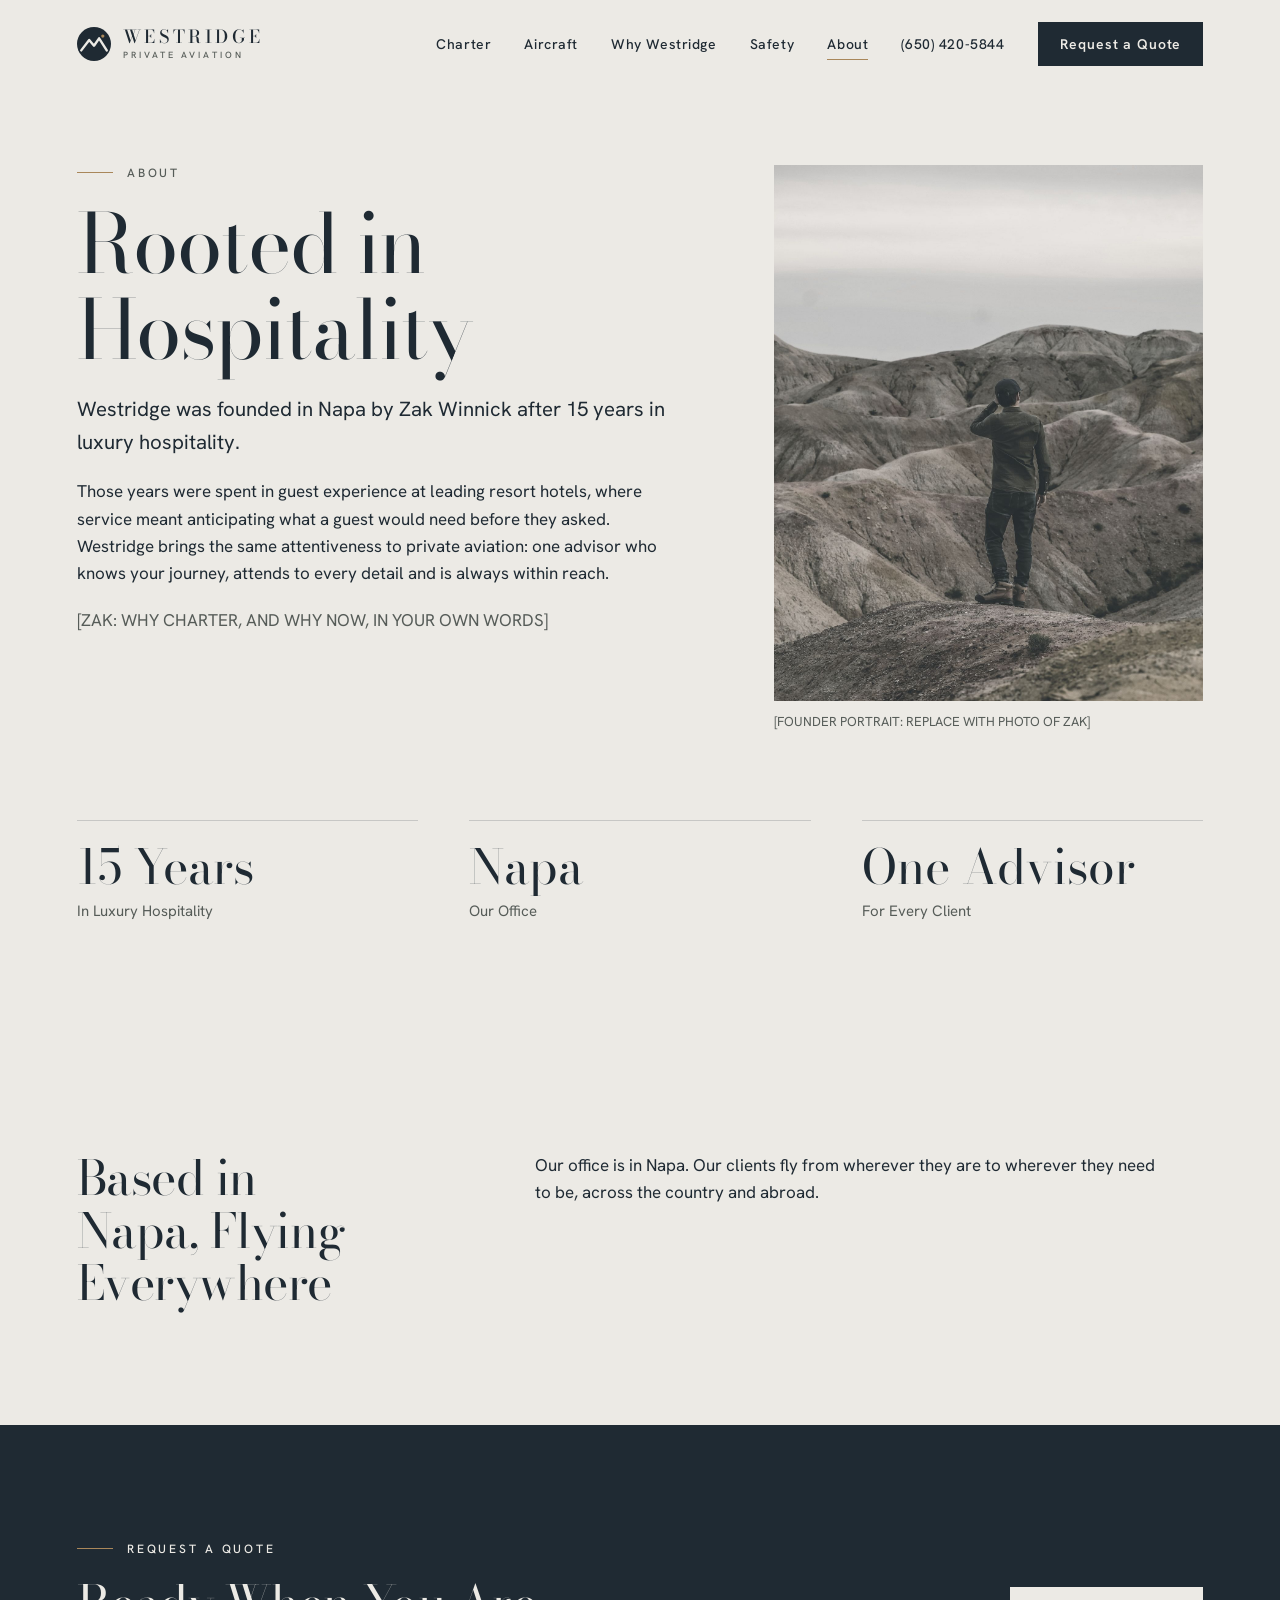
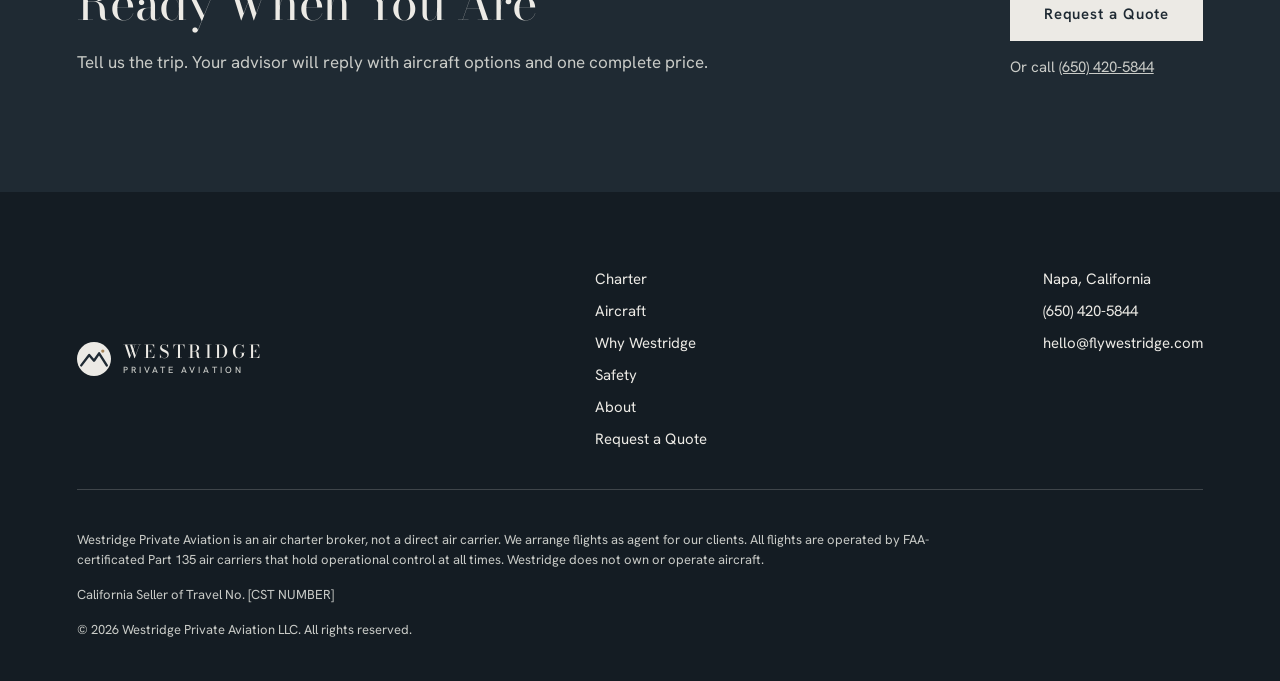
==== commit 317778c4: "Cleanup" ====
--- a/about.html
+++ b/about.html
@@ -25,7 +25,6 @@
 </header>
 <section style="background: #ECEAE5; padding: clamp(40px, 6cqw, 88px) clamp(24px, 6cqw, 96px) clamp(48px, 7cqw, 96px)"><div style="max-width: 1200px; margin: 0 auto; display: flex; flex-direction: column; gap: clamp(36px, 5cqw, 64px)"><div style="display: flex; flex-wrap: wrap; gap: clamp(28px, 5cqw, 80px); align-items: flex-start"><div style="flex: 3 1 440px; min-width: 0; display: flex; flex-direction: column; gap: 20px"><div style="display: flex; align-items: center; gap: 14px"><div style="width: 36px; height: 1px; background: #A9875A; flex: none"></div><div style="font-size: 12px; font-weight: 500; letter-spacing: 0.24em; text-transform: uppercase; color: #565C58">About</div></div><h1 style="margin: 0; font-family: 'Bodoni Moda', Didot, 'Times New Roman', serif; font-weight: 400; font-size: clamp(40px, 6.4cqw, 84px); line-height: 1.05; letter-spacing: -0.012em; color: #1F2A33; text-wrap: balance">Rooted in Hospitality</h1><p style="margin: 0; max-width: 640px; font-size: clamp(18px, 1.6cqw, 21px); line-height: 1.6; color: #1F2A33; text-wrap: pretty">Westridge was founded in Napa by Zak Winnick after 15 years in luxury hospitality.</p><p style="margin: 0; max-width: 600px; font-size: 17px; line-height: 1.6; color: #1F2A33; text-wrap: pretty">Those years were spent in guest experience at leading resort hotels, where service meant anticipating what a guest would need before they asked. Westridge brings the same attentiveness to private aviation: one advisor who knows your journey, attends to every detail and is always within reach.</p><p style="margin: 0; max-width: 600px; font-size: 17px; line-height: 1.6; color: #565C58; text-wrap: pretty">[ZAK: WHY CHARTER, AND WHY NOW, IN YOUR OWN WORDS]</p></div><div style="flex: 2 1 300px; min-width: 0; display: flex; flex-direction: column; gap: 20px"><figure style="margin: 0; display: flex; flex-direction: column; gap: 12px"><img loading="lazy" decoding="async" src="assets/img/a-portrait.jpg" alt="Placeholder image: a man seen from behind, looking over open hills" style="display: block; width: 100%; aspect-ratio: 4 / 5;  object-fit: cover; object-position: 50% 40%"><figcaption style="font-size: 13px; color: #565C58">[FOUNDER PORTRAIT: REPLACE WITH PHOTO OF ZAK]</figcaption></figure></div></div></div></section>
 <section style="background: #ECEAE5; padding: 0px clamp(24px, 6cqw, 96px) clamp(64px, 9cqw, 128px)"><div style="max-width: 1200px; margin: 0 auto; display: flex; flex-direction: column; gap: clamp(36px, 5cqw, 64px)"><div style="display: grid; grid-template-columns: repeat(auto-fit, minmax(min(240px, 100%), 1fr)); gap: clamp(32px, 4cqw, 56px)"><div style="display: flex; flex-direction: column; gap: 8px; padding-top: 20px; border-top: 1px solid rgba(31,42,51,0.18)"><div style="font-family: 'Bodoni Moda', Didot, 'Times New Roman', serif; font-size: clamp(34px, 4cqw, 48px); line-height: 1.1; color: #1F2A33">15 Years</div><div style="font-size: 15px; color: #565C58">In Luxury Hospitality</div></div><div style="display: flex; flex-direction: column; gap: 8px; padding-top: 20px; border-top: 1px solid rgba(31,42,51,0.18)"><div style="font-family: 'Bodoni Moda', Didot, 'Times New Roman', serif; font-size: clamp(34px, 4cqw, 48px); line-height: 1.1; color: #1F2A33">Napa</div><div style="font-size: 15px; color: #565C58">Our Office</div></div><div style="display: flex; flex-direction: column; gap: 8px; padding-top: 20px; border-top: 1px solid rgba(31,42,51,0.18)"><div style="font-family: 'Bodoni Moda', Didot, 'Times New Roman', serif; font-size: clamp(34px, 4cqw, 48px); line-height: 1.1; color: #1F2A33">One Advisor</div><div style="font-size: 15px; color: #565C58">For Every Client</div></div></div></div></section>
-<img loading="lazy" decoding="async" src="assets/img/a-hills.jpg" alt="A road over green hills above the fog" style="display: block; width: 100%; aspect-ratio: 21 / 9; min-height: 260px; object-fit: cover; object-position: 50% 55%">
 <section style="background: #ECEAE5; padding: clamp(64px, 9cqw, 128px) clamp(24px, 6cqw, 96px) clamp(64px, 9cqw, 128px)"><div style="max-width: 1200px; margin: 0 auto; display: flex; flex-direction: column; gap: clamp(36px, 5cqw, 64px)"><div style="display: flex; flex-wrap: wrap; gap: clamp(28px, 5cqw, 80px); align-items: flex-start"><div style="flex: 1 1 300px; min-width: 0; display: flex; flex-direction: column; gap: 20px"><h2 style="margin: 0; font-family: 'Bodoni Moda', Didot, 'Times New Roman', serif; font-weight: 400; font-size: clamp(30px, 4cqw, 48px); line-height: 1.1; letter-spacing: -0.01em; color: #1F2A33; text-wrap: balance">Based in Napa, Flying Everywhere</h2></div><div style="flex: 2 1 480px; min-width: 0; display: flex; flex-direction: column; gap: 20px"><p style="margin: 0; max-width: 620px; font-size: 17px; line-height: 1.6; color: #1F2A33; text-wrap: pretty">Our office is in Napa. Our clients fly from wherever they are to wherever they need to be, across the country and abroad.</p></div></div></div></section>
 <section style="background: #1F2A33; padding: clamp(64px, 9cqw, 120px) clamp(24px, 6cqw, 96px)">
 <div style="max-width: 1200px; margin: 0 auto; display: flex; flex-wrap: wrap; align-items: flex-end; justify-content: space-between; gap: 36px">
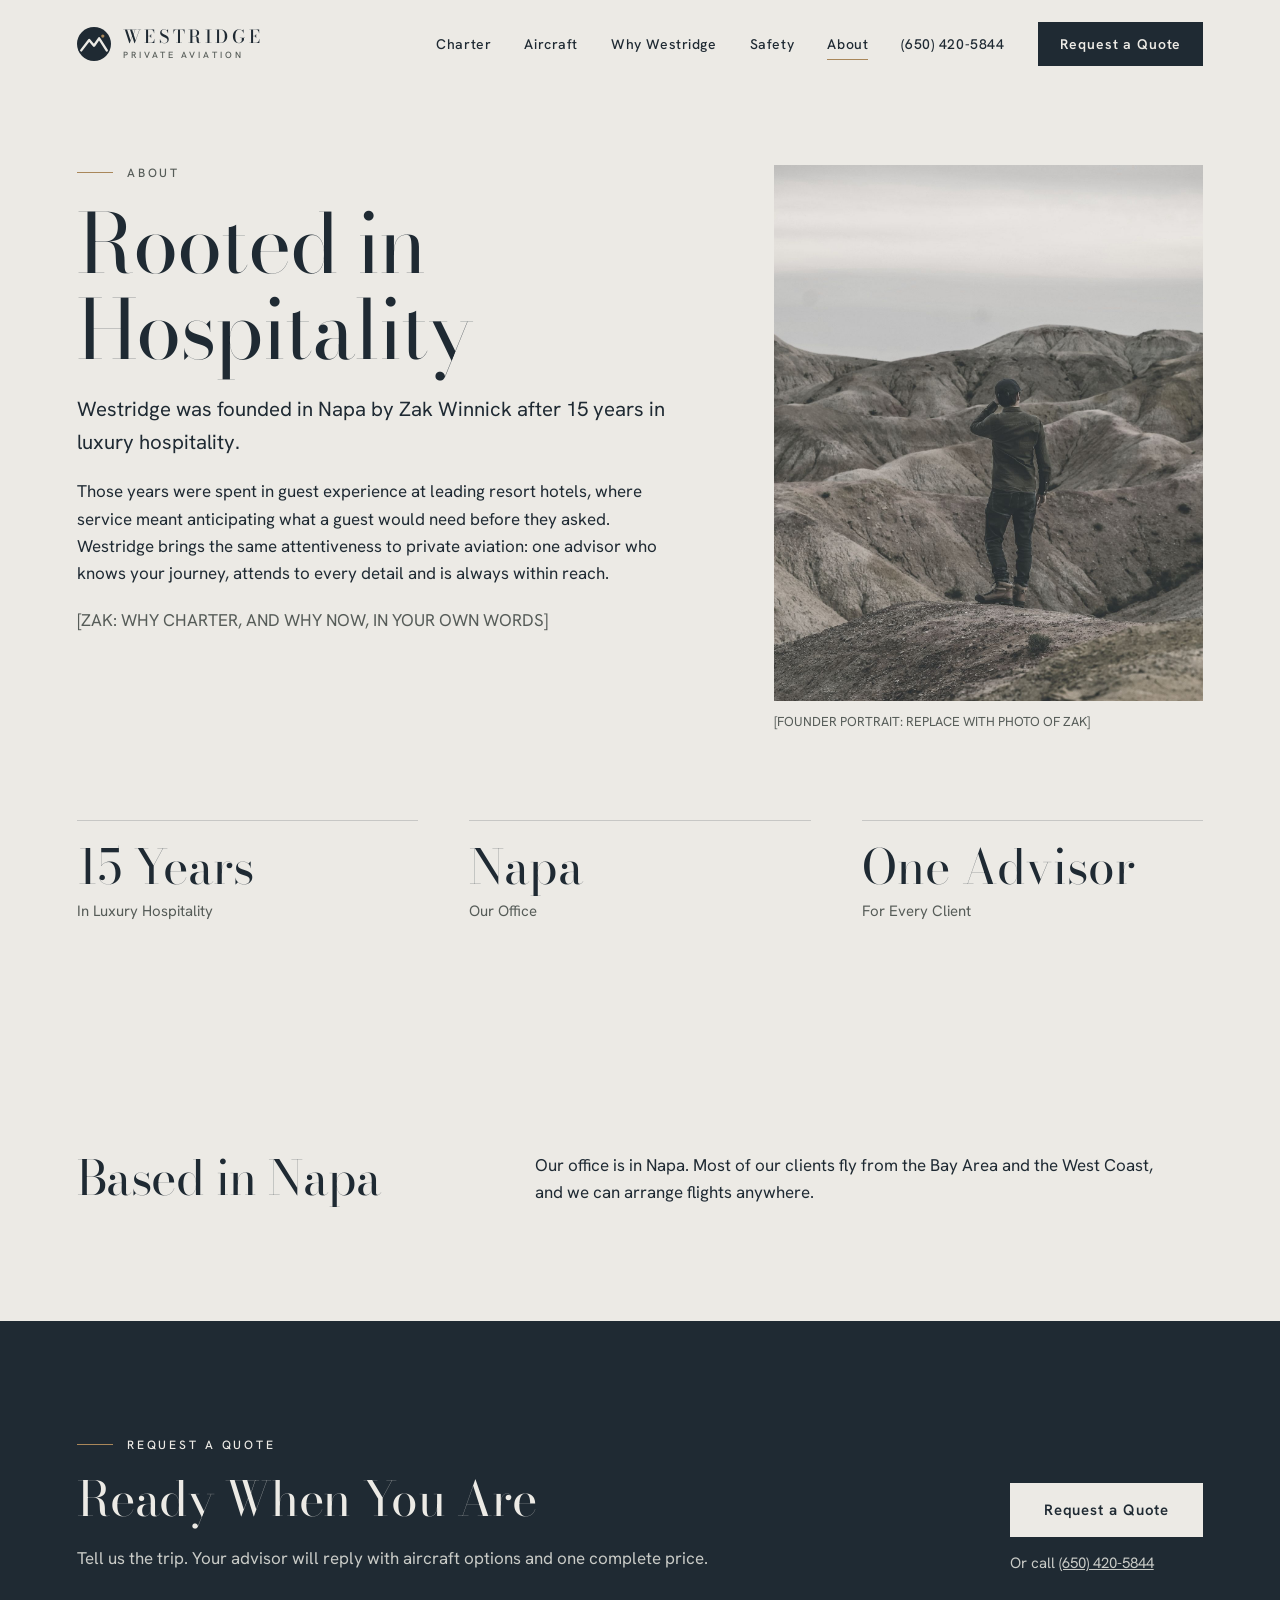
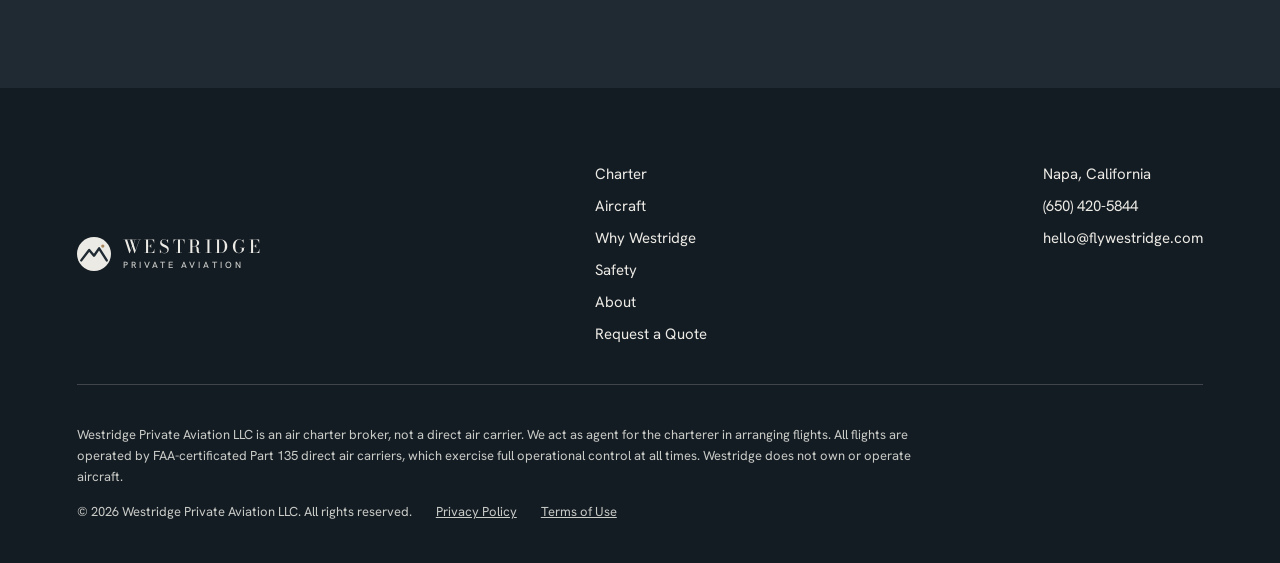
==== commit 06574e3c: "Updates" ====
--- a/about.html
+++ b/about.html
@@ -4,7 +4,7 @@
 <meta charset="utf-8">
 <meta name="viewport" content="width=device-width, initial-scale=1">
 <title>About | Westridge Private Aviation</title>
-<meta name="description" content="Founded after 15 years in luxury hospitality. Based in Napa, serving clients everywhere.">
+<meta name="description" content="Founded after 15 years in luxury hospitality. Based in Napa.">
 <link rel="icon" href="assets/favicon.svg" type="image/svg+xml">
 <link rel="preconnect" href="https://fonts.googleapis.com">
 <link rel="preconnect" href="https://fonts.gstatic.com" crossorigin>
@@ -25,7 +25,7 @@
 </header>
 <section style="background: #ECEAE5; padding: clamp(40px, 6cqw, 88px) clamp(24px, 6cqw, 96px) clamp(48px, 7cqw, 96px)"><div style="max-width: 1200px; margin: 0 auto; display: flex; flex-direction: column; gap: clamp(36px, 5cqw, 64px)"><div style="display: flex; flex-wrap: wrap; gap: clamp(28px, 5cqw, 80px); align-items: flex-start"><div style="flex: 3 1 440px; min-width: 0; display: flex; flex-direction: column; gap: 20px"><div style="display: flex; align-items: center; gap: 14px"><div style="width: 36px; height: 1px; background: #A9875A; flex: none"></div><div style="font-size: 12px; font-weight: 500; letter-spacing: 0.24em; text-transform: uppercase; color: #565C58">About</div></div><h1 style="margin: 0; font-family: 'Bodoni Moda', Didot, 'Times New Roman', serif; font-weight: 400; font-size: clamp(40px, 6.4cqw, 84px); line-height: 1.05; letter-spacing: -0.012em; color: #1F2A33; text-wrap: balance">Rooted in Hospitality</h1><p style="margin: 0; max-width: 640px; font-size: clamp(18px, 1.6cqw, 21px); line-height: 1.6; color: #1F2A33; text-wrap: pretty">Westridge was founded in Napa by Zak Winnick after 15 years in luxury hospitality.</p><p style="margin: 0; max-width: 600px; font-size: 17px; line-height: 1.6; color: #1F2A33; text-wrap: pretty">Those years were spent in guest experience at leading resort hotels, where service meant anticipating what a guest would need before they asked. Westridge brings the same attentiveness to private aviation: one advisor who knows your journey, attends to every detail and is always within reach.</p><p style="margin: 0; max-width: 600px; font-size: 17px; line-height: 1.6; color: #565C58; text-wrap: pretty">[ZAK: WHY CHARTER, AND WHY NOW, IN YOUR OWN WORDS]</p></div><div style="flex: 2 1 300px; min-width: 0; display: flex; flex-direction: column; gap: 20px"><figure style="margin: 0; display: flex; flex-direction: column; gap: 12px"><img loading="lazy" decoding="async" src="assets/img/a-portrait.jpg" alt="Placeholder image: a man seen from behind, looking over open hills" style="display: block; width: 100%; aspect-ratio: 4 / 5;  object-fit: cover; object-position: 50% 40%"><figcaption style="font-size: 13px; color: #565C58">[FOUNDER PORTRAIT: REPLACE WITH PHOTO OF ZAK]</figcaption></figure></div></div></div></section>
 <section style="background: #ECEAE5; padding: 0px clamp(24px, 6cqw, 96px) clamp(64px, 9cqw, 128px)"><div style="max-width: 1200px; margin: 0 auto; display: flex; flex-direction: column; gap: clamp(36px, 5cqw, 64px)"><div style="display: grid; grid-template-columns: repeat(auto-fit, minmax(min(240px, 100%), 1fr)); gap: clamp(32px, 4cqw, 56px)"><div style="display: flex; flex-direction: column; gap: 8px; padding-top: 20px; border-top: 1px solid rgba(31,42,51,0.18)"><div style="font-family: 'Bodoni Moda', Didot, 'Times New Roman', serif; font-size: clamp(34px, 4cqw, 48px); line-height: 1.1; color: #1F2A33">15 Years</div><div style="font-size: 15px; color: #565C58">In Luxury Hospitality</div></div><div style="display: flex; flex-direction: column; gap: 8px; padding-top: 20px; border-top: 1px solid rgba(31,42,51,0.18)"><div style="font-family: 'Bodoni Moda', Didot, 'Times New Roman', serif; font-size: clamp(34px, 4cqw, 48px); line-height: 1.1; color: #1F2A33">Napa</div><div style="font-size: 15px; color: #565C58">Our Office</div></div><div style="display: flex; flex-direction: column; gap: 8px; padding-top: 20px; border-top: 1px solid rgba(31,42,51,0.18)"><div style="font-family: 'Bodoni Moda', Didot, 'Times New Roman', serif; font-size: clamp(34px, 4cqw, 48px); line-height: 1.1; color: #1F2A33">One Advisor</div><div style="font-size: 15px; color: #565C58">For Every Client</div></div></div></div></section>
-<section style="background: #ECEAE5; padding: clamp(64px, 9cqw, 128px) clamp(24px, 6cqw, 96px) clamp(64px, 9cqw, 128px)"><div style="max-width: 1200px; margin: 0 auto; display: flex; flex-direction: column; gap: clamp(36px, 5cqw, 64px)"><div style="display: flex; flex-wrap: wrap; gap: clamp(28px, 5cqw, 80px); align-items: flex-start"><div style="flex: 1 1 300px; min-width: 0; display: flex; flex-direction: column; gap: 20px"><h2 style="margin: 0; font-family: 'Bodoni Moda', Didot, 'Times New Roman', serif; font-weight: 400; font-size: clamp(30px, 4cqw, 48px); line-height: 1.1; letter-spacing: -0.01em; color: #1F2A33; text-wrap: balance">Based in Napa, Flying Everywhere</h2></div><div style="flex: 2 1 480px; min-width: 0; display: flex; flex-direction: column; gap: 20px"><p style="margin: 0; max-width: 620px; font-size: 17px; line-height: 1.6; color: #1F2A33; text-wrap: pretty">Our office is in Napa. Our clients fly from wherever they are to wherever they need to be, across the country and abroad.</p></div></div></div></section>
+<section style="background: #ECEAE5; padding: clamp(64px, 9cqw, 128px) clamp(24px, 6cqw, 96px) clamp(64px, 9cqw, 128px)"><div style="max-width: 1200px; margin: 0 auto; display: flex; flex-direction: column; gap: clamp(36px, 5cqw, 64px)"><div style="display: flex; flex-wrap: wrap; gap: clamp(28px, 5cqw, 80px); align-items: flex-start"><div style="flex: 1 1 300px; min-width: 0; display: flex; flex-direction: column; gap: 20px"><h2 style="margin: 0; font-family: 'Bodoni Moda', Didot, 'Times New Roman', serif; font-weight: 400; font-size: clamp(30px, 4cqw, 48px); line-height: 1.1; letter-spacing: -0.01em; color: #1F2A33; text-wrap: balance">Based in Napa</h2></div><div style="flex: 2 1 480px; min-width: 0; display: flex; flex-direction: column; gap: 20px"><p style="margin: 0; max-width: 620px; font-size: 17px; line-height: 1.6; color: #1F2A33; text-wrap: pretty">Our office is in Napa. Most of our clients fly from the Bay Area and the West Coast, and we can arrange flights anywhere.</p></div></div></div></section>
 <section style="background: #1F2A33; padding: clamp(64px, 9cqw, 120px) clamp(24px, 6cqw, 96px)">
 <div style="max-width: 1200px; margin: 0 auto; display: flex; flex-wrap: wrap; align-items: flex-end; justify-content: space-between; gap: 36px">
 <div style="display: flex; flex-direction: column; gap: 20px; flex: 1 1 420px; min-width: 0"><div style="display: flex; align-items: center; gap: 14px"><div style="width: 36px; height: 1px; background: #A9875A; flex: none"></div><div style="font-size: 12px; font-weight: 500; letter-spacing: 0.24em; text-transform: uppercase; color: #ECEAE5">Request a Quote</div></div><h2 style="margin: 0; font-family: 'Bodoni Moda', Didot, 'Times New Roman', serif; font-weight: 400; font-size: clamp(30px, 4cqw, 48px); line-height: 1.1; letter-spacing: -0.01em; color: #ECEAE5; text-wrap: balance">Ready When You Are</h2><p style="margin: 0; max-width: 640px; font-size: 17px; line-height: 1.6; color: #C9CBC7; text-wrap: pretty">Tell us the trip. Your advisor will reply with aircraft options and one complete price.</p></div>
@@ -40,9 +40,8 @@
 </div>
 <div style="height: 1px; background: rgba(236,234,229,0.2)"></div>
 <div style="display: flex; flex-direction: column; gap: 14px; font-size: 13px; line-height: 1.6; color: #C9CBC7; max-width: 860px">
-<p style="margin: 0">Westridge Private Aviation is an air charter broker, not a direct air carrier. We arrange flights as agent for our clients. All flights are operated by FAA-certificated Part 135 air carriers that hold operational control at all times. Westridge does not own or operate aircraft.</p>
-<p style="margin: 0">California Seller of Travel No. [CST NUMBER]</p>
-<p style="margin: 0">© 2026 Westridge Private Aviation LLC. All rights reserved.</p>
+<p style="margin: 0">Westridge Private Aviation LLC is an air charter broker, not a direct air carrier. We act as agent for the charterer in arranging flights. All flights are operated by FAA-certificated Part 135 direct air carriers, which exercise full operational control at all times. Westridge does not own or operate aircraft.</p>
+<div style="display: flex; flex-wrap: wrap; gap: 8px 24px"><span>© 2026 Westridge Private Aviation LLC. All rights reserved.</span><a href="privacy.html" style="color: #C9CBC7">Privacy Policy</a><a href="terms.html" style="color: #C9CBC7">Terms of Use</a></div>
 </div>
 </div>
 </footer></div>
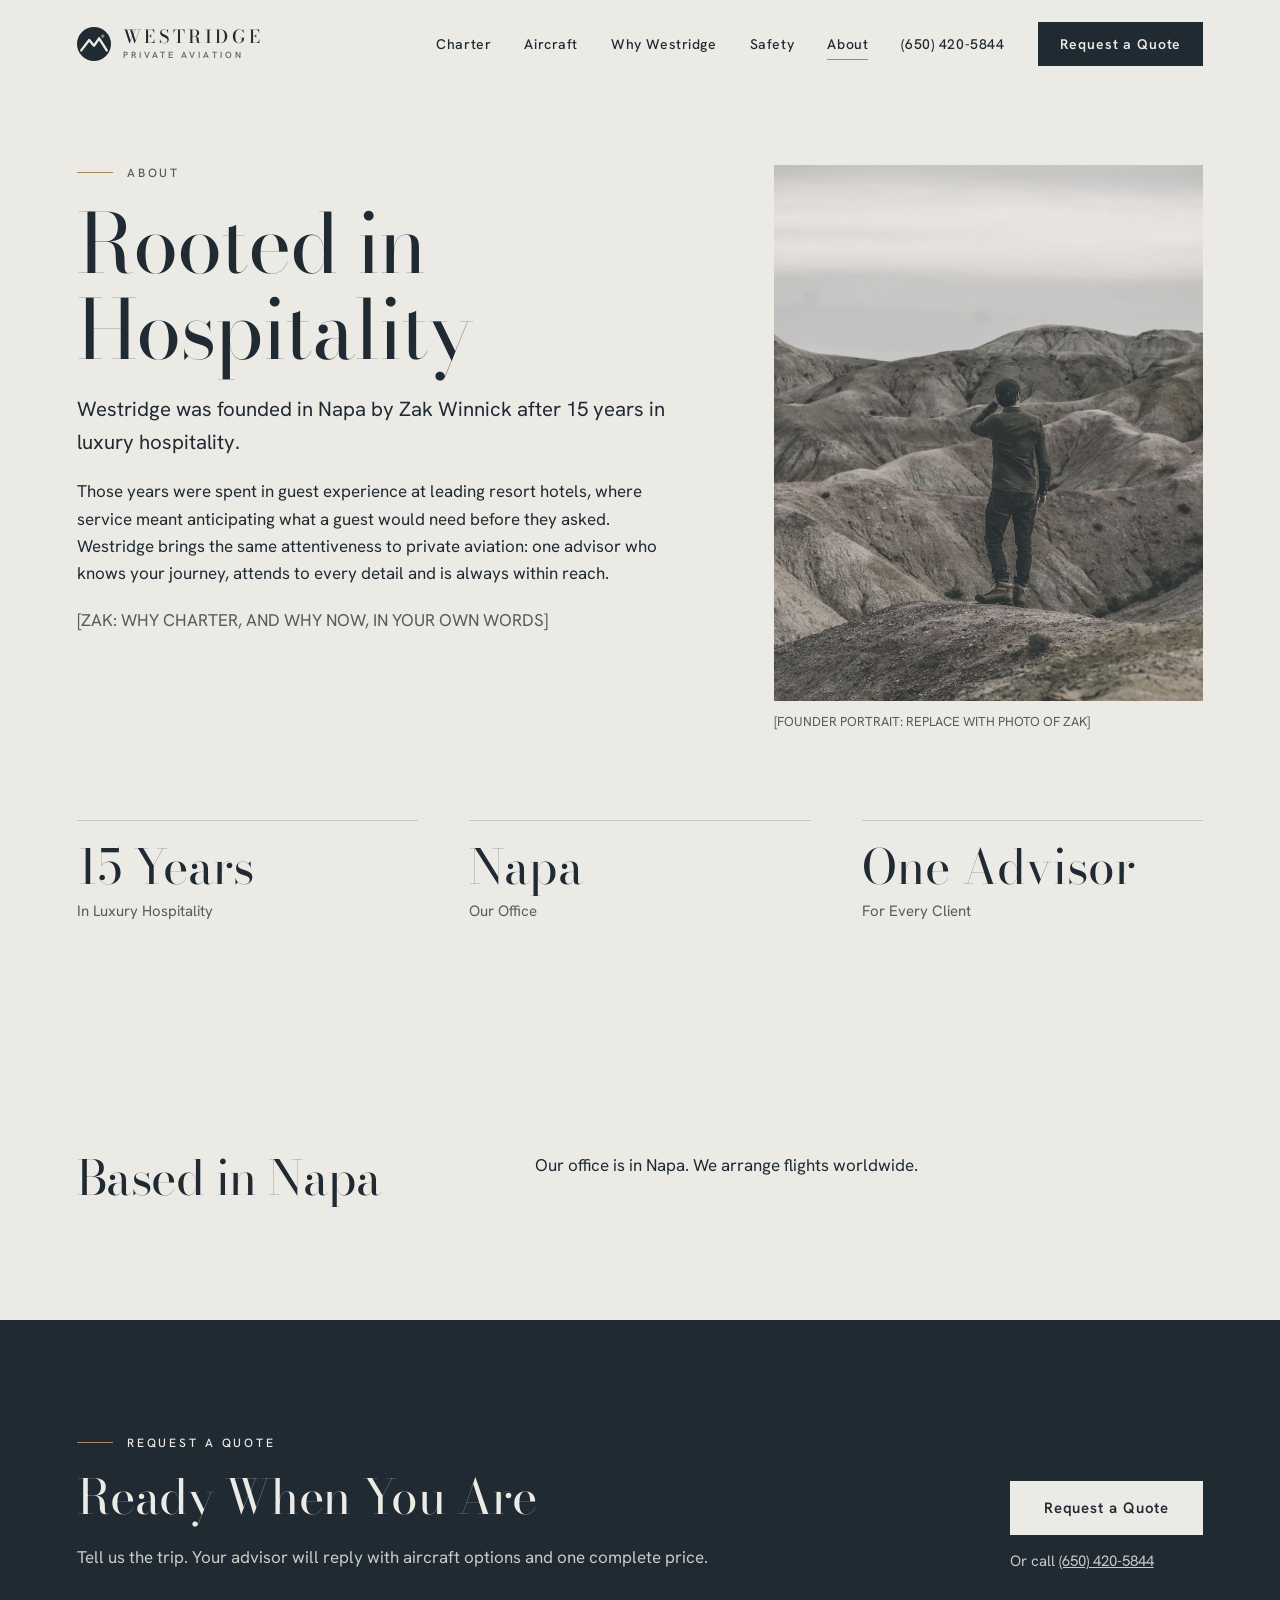
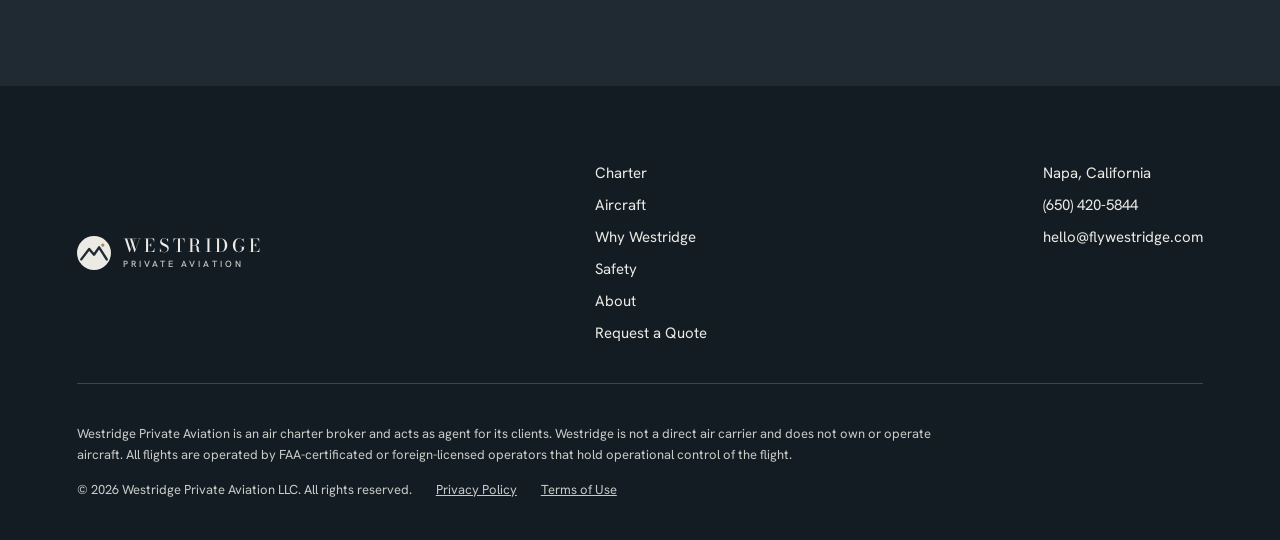
==== commit 5b1c7c26: "Worldwide updates" ====
--- a/about.html
+++ b/about.html
@@ -25,7 +25,7 @@
 </header>
 <section style="background: #ECEAE5; padding: clamp(40px, 6cqw, 88px) clamp(24px, 6cqw, 96px) clamp(48px, 7cqw, 96px)"><div style="max-width: 1200px; margin: 0 auto; display: flex; flex-direction: column; gap: clamp(36px, 5cqw, 64px)"><div style="display: flex; flex-wrap: wrap; gap: clamp(28px, 5cqw, 80px); align-items: flex-start"><div style="flex: 3 1 440px; min-width: 0; display: flex; flex-direction: column; gap: 20px"><div style="display: flex; align-items: center; gap: 14px"><div style="width: 36px; height: 1px; background: #A9875A; flex: none"></div><div style="font-size: 12px; font-weight: 500; letter-spacing: 0.24em; text-transform: uppercase; color: #565C58">About</div></div><h1 style="margin: 0; font-family: 'Bodoni Moda', Didot, 'Times New Roman', serif; font-weight: 400; font-size: clamp(40px, 6.4cqw, 84px); line-height: 1.05; letter-spacing: -0.012em; color: #1F2A33; text-wrap: balance">Rooted in Hospitality</h1><p style="margin: 0; max-width: 640px; font-size: clamp(18px, 1.6cqw, 21px); line-height: 1.6; color: #1F2A33; text-wrap: pretty">Westridge was founded in Napa by Zak Winnick after 15 years in luxury hospitality.</p><p style="margin: 0; max-width: 600px; font-size: 17px; line-height: 1.6; color: #1F2A33; text-wrap: pretty">Those years were spent in guest experience at leading resort hotels, where service meant anticipating what a guest would need before they asked. Westridge brings the same attentiveness to private aviation: one advisor who knows your journey, attends to every detail and is always within reach.</p><p style="margin: 0; max-width: 600px; font-size: 17px; line-height: 1.6; color: #565C58; text-wrap: pretty">[ZAK: WHY CHARTER, AND WHY NOW, IN YOUR OWN WORDS]</p></div><div style="flex: 2 1 300px; min-width: 0; display: flex; flex-direction: column; gap: 20px"><figure style="margin: 0; display: flex; flex-direction: column; gap: 12px"><img loading="lazy" decoding="async" src="assets/img/a-portrait.jpg" alt="Placeholder image: a man seen from behind, looking over open hills" style="display: block; width: 100%; aspect-ratio: 4 / 5;  object-fit: cover; object-position: 50% 40%"><figcaption style="font-size: 13px; color: #565C58">[FOUNDER PORTRAIT: REPLACE WITH PHOTO OF ZAK]</figcaption></figure></div></div></div></section>
 <section style="background: #ECEAE5; padding: 0px clamp(24px, 6cqw, 96px) clamp(64px, 9cqw, 128px)"><div style="max-width: 1200px; margin: 0 auto; display: flex; flex-direction: column; gap: clamp(36px, 5cqw, 64px)"><div style="display: grid; grid-template-columns: repeat(auto-fit, minmax(min(240px, 100%), 1fr)); gap: clamp(32px, 4cqw, 56px)"><div style="display: flex; flex-direction: column; gap: 8px; padding-top: 20px; border-top: 1px solid rgba(31,42,51,0.18)"><div style="font-family: 'Bodoni Moda', Didot, 'Times New Roman', serif; font-size: clamp(34px, 4cqw, 48px); line-height: 1.1; color: #1F2A33">15 Years</div><div style="font-size: 15px; color: #565C58">In Luxury Hospitality</div></div><div style="display: flex; flex-direction: column; gap: 8px; padding-top: 20px; border-top: 1px solid rgba(31,42,51,0.18)"><div style="font-family: 'Bodoni Moda', Didot, 'Times New Roman', serif; font-size: clamp(34px, 4cqw, 48px); line-height: 1.1; color: #1F2A33">Napa</div><div style="font-size: 15px; color: #565C58">Our Office</div></div><div style="display: flex; flex-direction: column; gap: 8px; padding-top: 20px; border-top: 1px solid rgba(31,42,51,0.18)"><div style="font-family: 'Bodoni Moda', Didot, 'Times New Roman', serif; font-size: clamp(34px, 4cqw, 48px); line-height: 1.1; color: #1F2A33">One Advisor</div><div style="font-size: 15px; color: #565C58">For Every Client</div></div></div></div></section>
-<section style="background: #ECEAE5; padding: clamp(64px, 9cqw, 128px) clamp(24px, 6cqw, 96px) clamp(64px, 9cqw, 128px)"><div style="max-width: 1200px; margin: 0 auto; display: flex; flex-direction: column; gap: clamp(36px, 5cqw, 64px)"><div style="display: flex; flex-wrap: wrap; gap: clamp(28px, 5cqw, 80px); align-items: flex-start"><div style="flex: 1 1 300px; min-width: 0; display: flex; flex-direction: column; gap: 20px"><h2 style="margin: 0; font-family: 'Bodoni Moda', Didot, 'Times New Roman', serif; font-weight: 400; font-size: clamp(30px, 4cqw, 48px); line-height: 1.1; letter-spacing: -0.01em; color: #1F2A33; text-wrap: balance">Based in Napa</h2></div><div style="flex: 2 1 480px; min-width: 0; display: flex; flex-direction: column; gap: 20px"><p style="margin: 0; max-width: 620px; font-size: 17px; line-height: 1.6; color: #1F2A33; text-wrap: pretty">Our office is in Napa. Most of our clients fly from the Bay Area and the West Coast, and we can arrange flights anywhere.</p></div></div></div></section>
+<section style="background: #ECEAE5; padding: clamp(64px, 9cqw, 128px) clamp(24px, 6cqw, 96px) clamp(64px, 9cqw, 128px)"><div style="max-width: 1200px; margin: 0 auto; display: flex; flex-direction: column; gap: clamp(36px, 5cqw, 64px)"><div style="display: flex; flex-wrap: wrap; gap: clamp(28px, 5cqw, 80px); align-items: flex-start"><div style="flex: 1 1 300px; min-width: 0; display: flex; flex-direction: column; gap: 20px"><h2 style="margin: 0; font-family: 'Bodoni Moda', Didot, 'Times New Roman', serif; font-weight: 400; font-size: clamp(30px, 4cqw, 48px); line-height: 1.1; letter-spacing: -0.01em; color: #1F2A33; text-wrap: balance">Based in Napa</h2></div><div style="flex: 2 1 480px; min-width: 0; display: flex; flex-direction: column; gap: 20px"><p style="margin: 0; max-width: 620px; font-size: 17px; line-height: 1.6; color: #1F2A33; text-wrap: pretty">Our office is in Napa. We arrange flights worldwide.</p></div></div></div></section>
 <section style="background: #1F2A33; padding: clamp(64px, 9cqw, 120px) clamp(24px, 6cqw, 96px)">
 <div style="max-width: 1200px; margin: 0 auto; display: flex; flex-wrap: wrap; align-items: flex-end; justify-content: space-between; gap: 36px">
 <div style="display: flex; flex-direction: column; gap: 20px; flex: 1 1 420px; min-width: 0"><div style="display: flex; align-items: center; gap: 14px"><div style="width: 36px; height: 1px; background: #A9875A; flex: none"></div><div style="font-size: 12px; font-weight: 500; letter-spacing: 0.24em; text-transform: uppercase; color: #ECEAE5">Request a Quote</div></div><h2 style="margin: 0; font-family: 'Bodoni Moda', Didot, 'Times New Roman', serif; font-weight: 400; font-size: clamp(30px, 4cqw, 48px); line-height: 1.1; letter-spacing: -0.01em; color: #ECEAE5; text-wrap: balance">Ready When You Are</h2><p style="margin: 0; max-width: 640px; font-size: 17px; line-height: 1.6; color: #C9CBC7; text-wrap: pretty">Tell us the trip. Your advisor will reply with aircraft options and one complete price.</p></div>
@@ -40,7 +40,7 @@
 </div>
 <div style="height: 1px; background: rgba(236,234,229,0.2)"></div>
 <div style="display: flex; flex-direction: column; gap: 14px; font-size: 13px; line-height: 1.6; color: #C9CBC7; max-width: 860px">
-<p style="margin: 0">Westridge Private Aviation LLC is an air charter broker, not a direct air carrier. We act as agent for the charterer in arranging flights. All flights are operated by FAA-certificated Part 135 direct air carriers, which exercise full operational control at all times. Westridge does not own or operate aircraft.</p>
+<p style="margin: 0">Westridge Private Aviation is an air charter broker and acts as agent for its clients. Westridge is not a direct air carrier and does not own or operate aircraft. All flights are operated by FAA-certificated or foreign-licensed operators that hold operational control of the flight.</p>
 <div style="display: flex; flex-wrap: wrap; gap: 8px 24px"><span>© 2026 Westridge Private Aviation LLC. All rights reserved.</span><a href="privacy.html" style="color: #C9CBC7">Privacy Policy</a><a href="terms.html" style="color: #C9CBC7">Terms of Use</a></div>
 </div>
 </div>
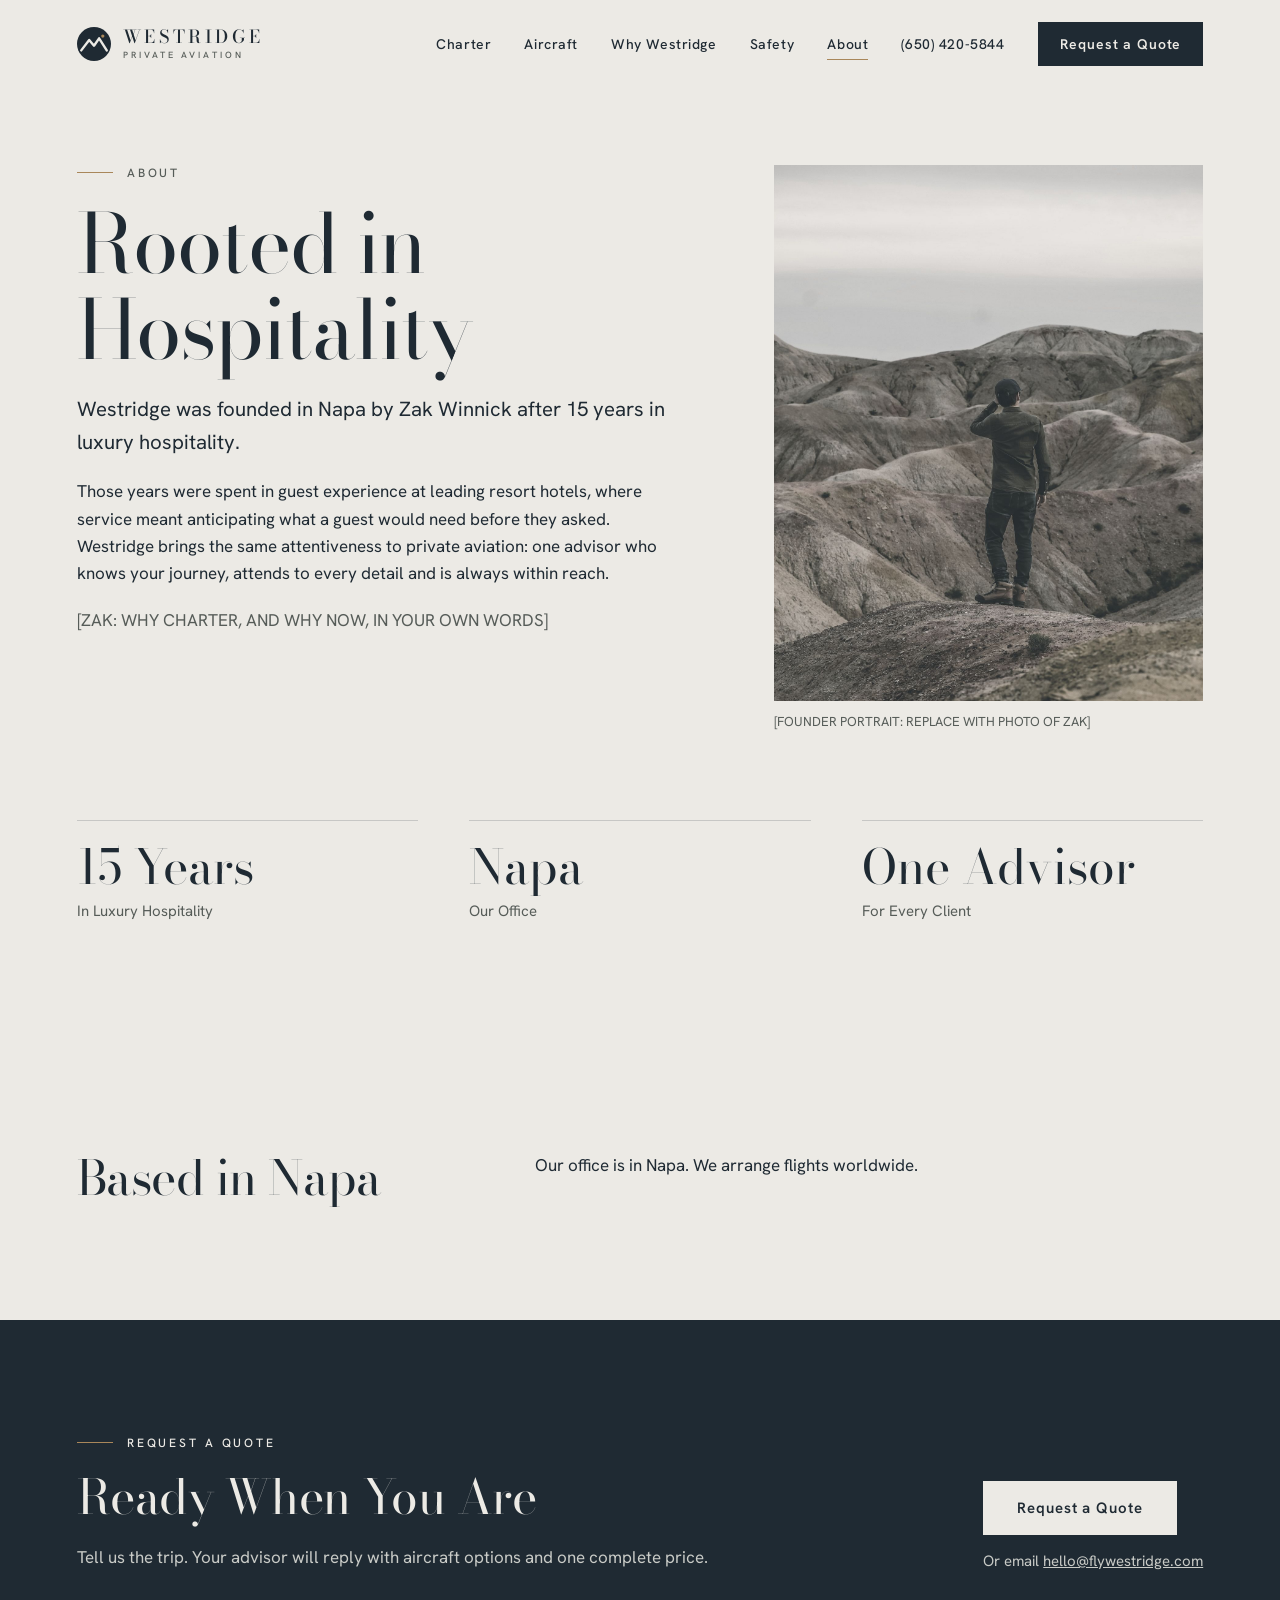
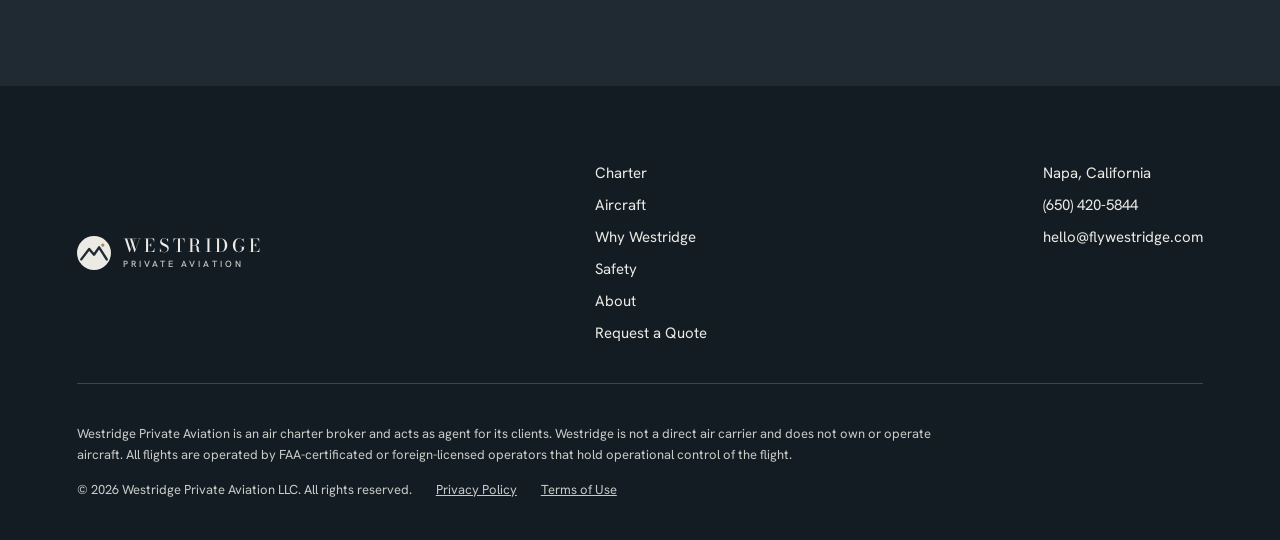
==== commit df3bc26e: "Bad Dates" ====
--- a/about.html
+++ b/about.html
@@ -29,7 +29,7 @@
 <section style="background: #1F2A33; padding: clamp(64px, 9cqw, 120px) clamp(24px, 6cqw, 96px)">
 <div style="max-width: 1200px; margin: 0 auto; display: flex; flex-wrap: wrap; align-items: flex-end; justify-content: space-between; gap: 36px">
 <div style="display: flex; flex-direction: column; gap: 20px; flex: 1 1 420px; min-width: 0"><div style="display: flex; align-items: center; gap: 14px"><div style="width: 36px; height: 1px; background: #A9875A; flex: none"></div><div style="font-size: 12px; font-weight: 500; letter-spacing: 0.24em; text-transform: uppercase; color: #ECEAE5">Request a Quote</div></div><h2 style="margin: 0; font-family: 'Bodoni Moda', Didot, 'Times New Roman', serif; font-weight: 400; font-size: clamp(30px, 4cqw, 48px); line-height: 1.1; letter-spacing: -0.01em; color: #ECEAE5; text-wrap: balance">Ready When You Are</h2><p style="margin: 0; max-width: 640px; font-size: 17px; line-height: 1.6; color: #C9CBC7; text-wrap: pretty">Tell us the trip. Your advisor will reply with aircraft options and one complete price.</p></div>
-<div style="display: flex; flex-direction: column; gap: 16px; align-items: flex-start"><a href="request-a-quote.html" style="display: inline-flex; align-items: center; justify-content: center; box-sizing: border-box; min-height: 54px; padding: 0 34px; background: #ECEAE5; color: #1F2A33; font-family: 'Hanken Grotesk', 'Helvetica Neue', Arial, sans-serif; font-size: 15px; font-weight: 600; letter-spacing: 0.06em; text-decoration: none; ">Request a Quote</a><div style="font-size: 15px; color: #C9CBC7">Or call <a href="tel:+16504205844" style="color: #C9CBC7">(650) 420-5844</a></div></div>
+<div style="display: flex; flex-direction: column; gap: 16px; align-items: flex-start"><a href="request-a-quote.html" style="display: inline-flex; align-items: center; justify-content: center; box-sizing: border-box; min-height: 54px; padding: 0 34px; background: #ECEAE5; color: #1F2A33; font-family: 'Hanken Grotesk', 'Helvetica Neue', Arial, sans-serif; font-size: 15px; font-weight: 600; letter-spacing: 0.06em; text-decoration: none; ">Request a Quote</a><div style="font-size: 15px; color: #C9CBC7">Or email <a href="mailto:hello@flywestridge.com" style="color: #C9CBC7">hello@flywestridge.com</a></div></div>
 </div>
 </section><footer style="background: #141C23; padding: clamp(48px, 6cqw, 80px) clamp(24px, 6cqw, 96px) 40px; font-family: 'Hanken Grotesk', 'Helvetica Neue', Arial, sans-serif">
 <div style="max-width: 1200px; margin: 0 auto; display: flex; flex-direction: column; gap: 40px">
